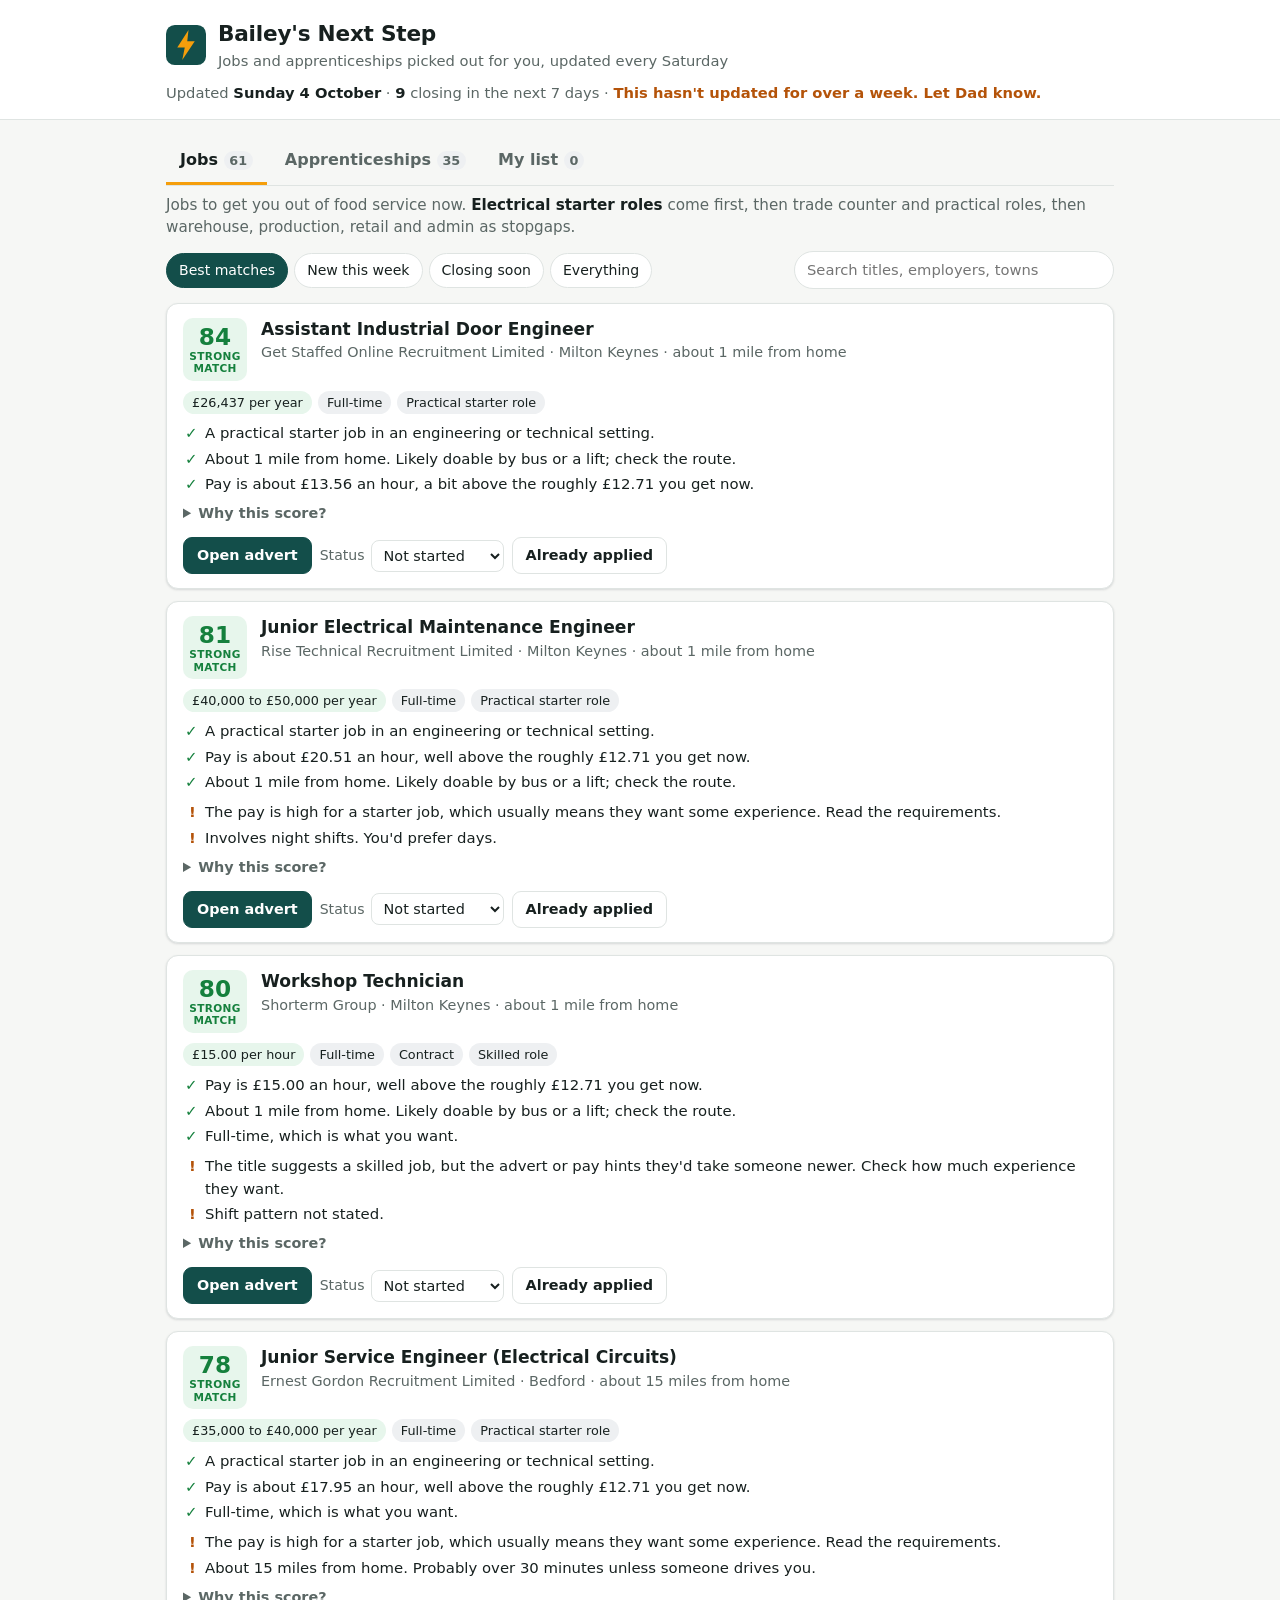
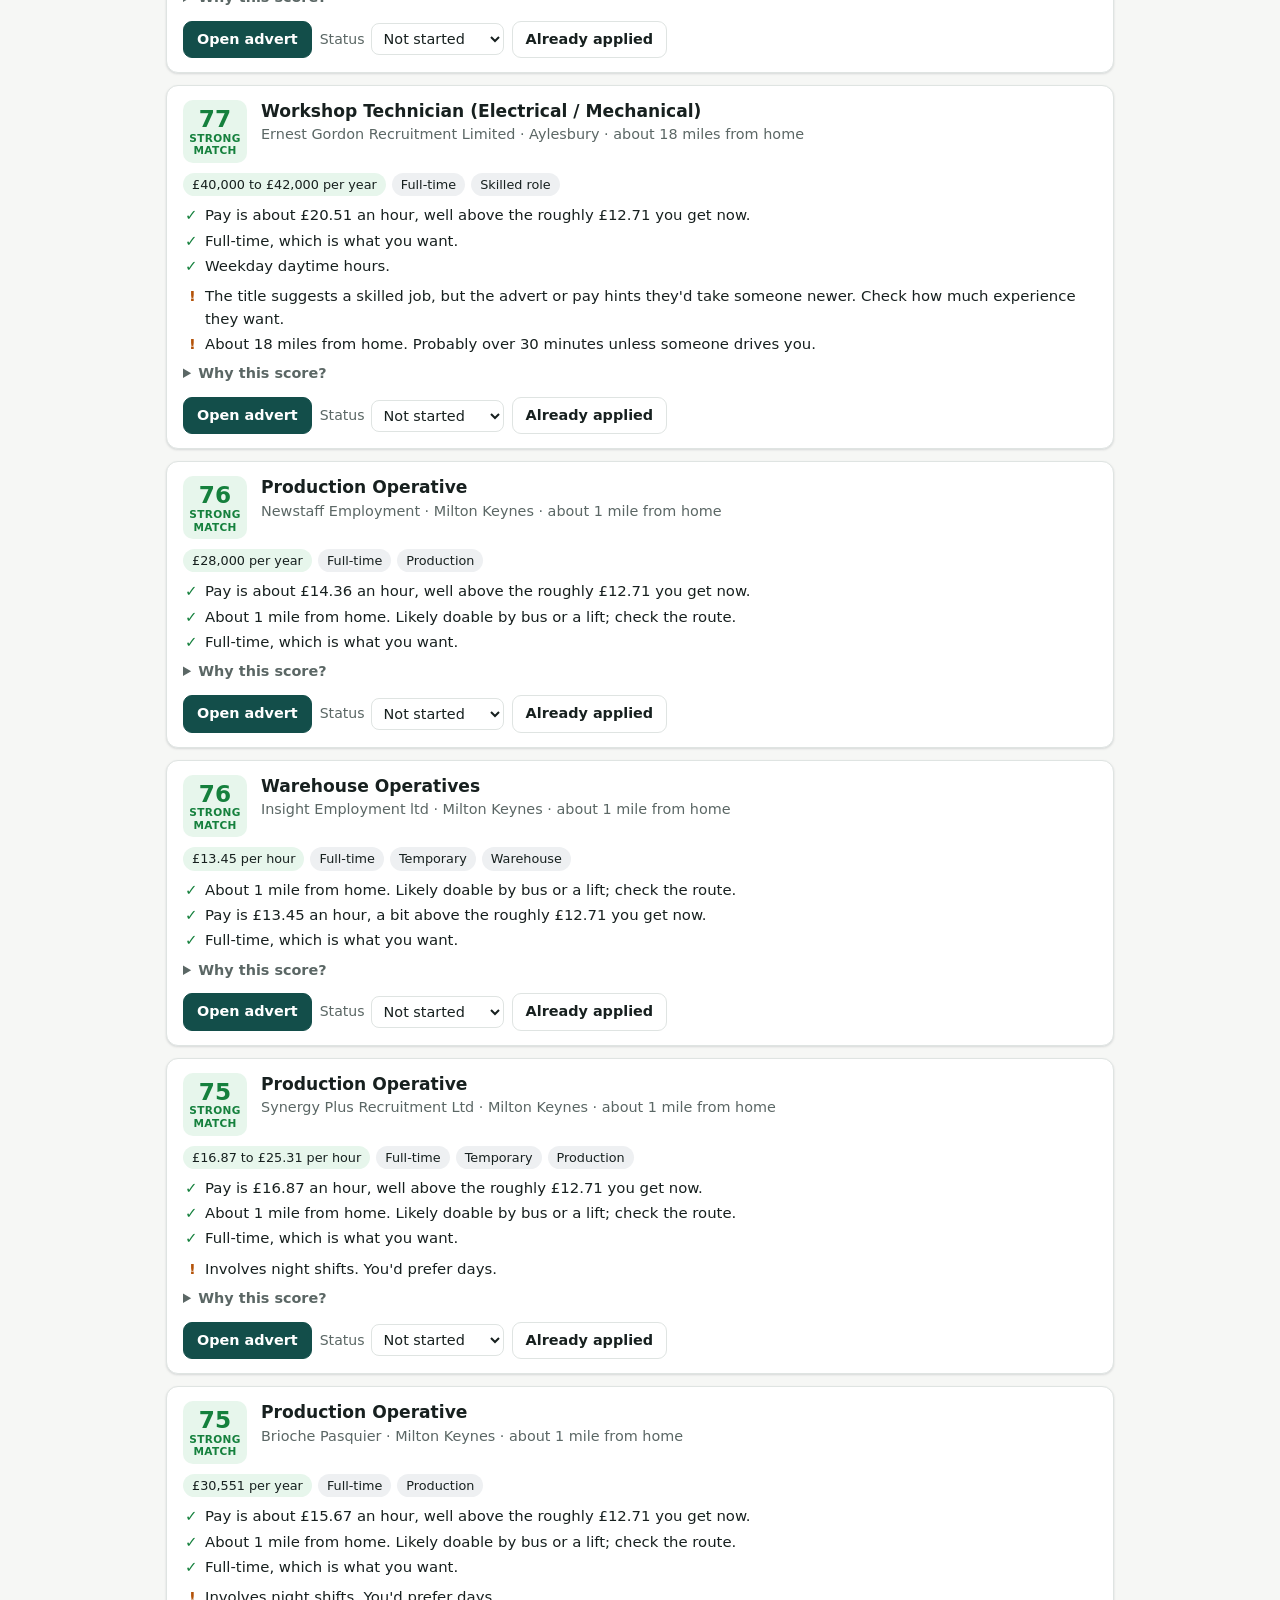
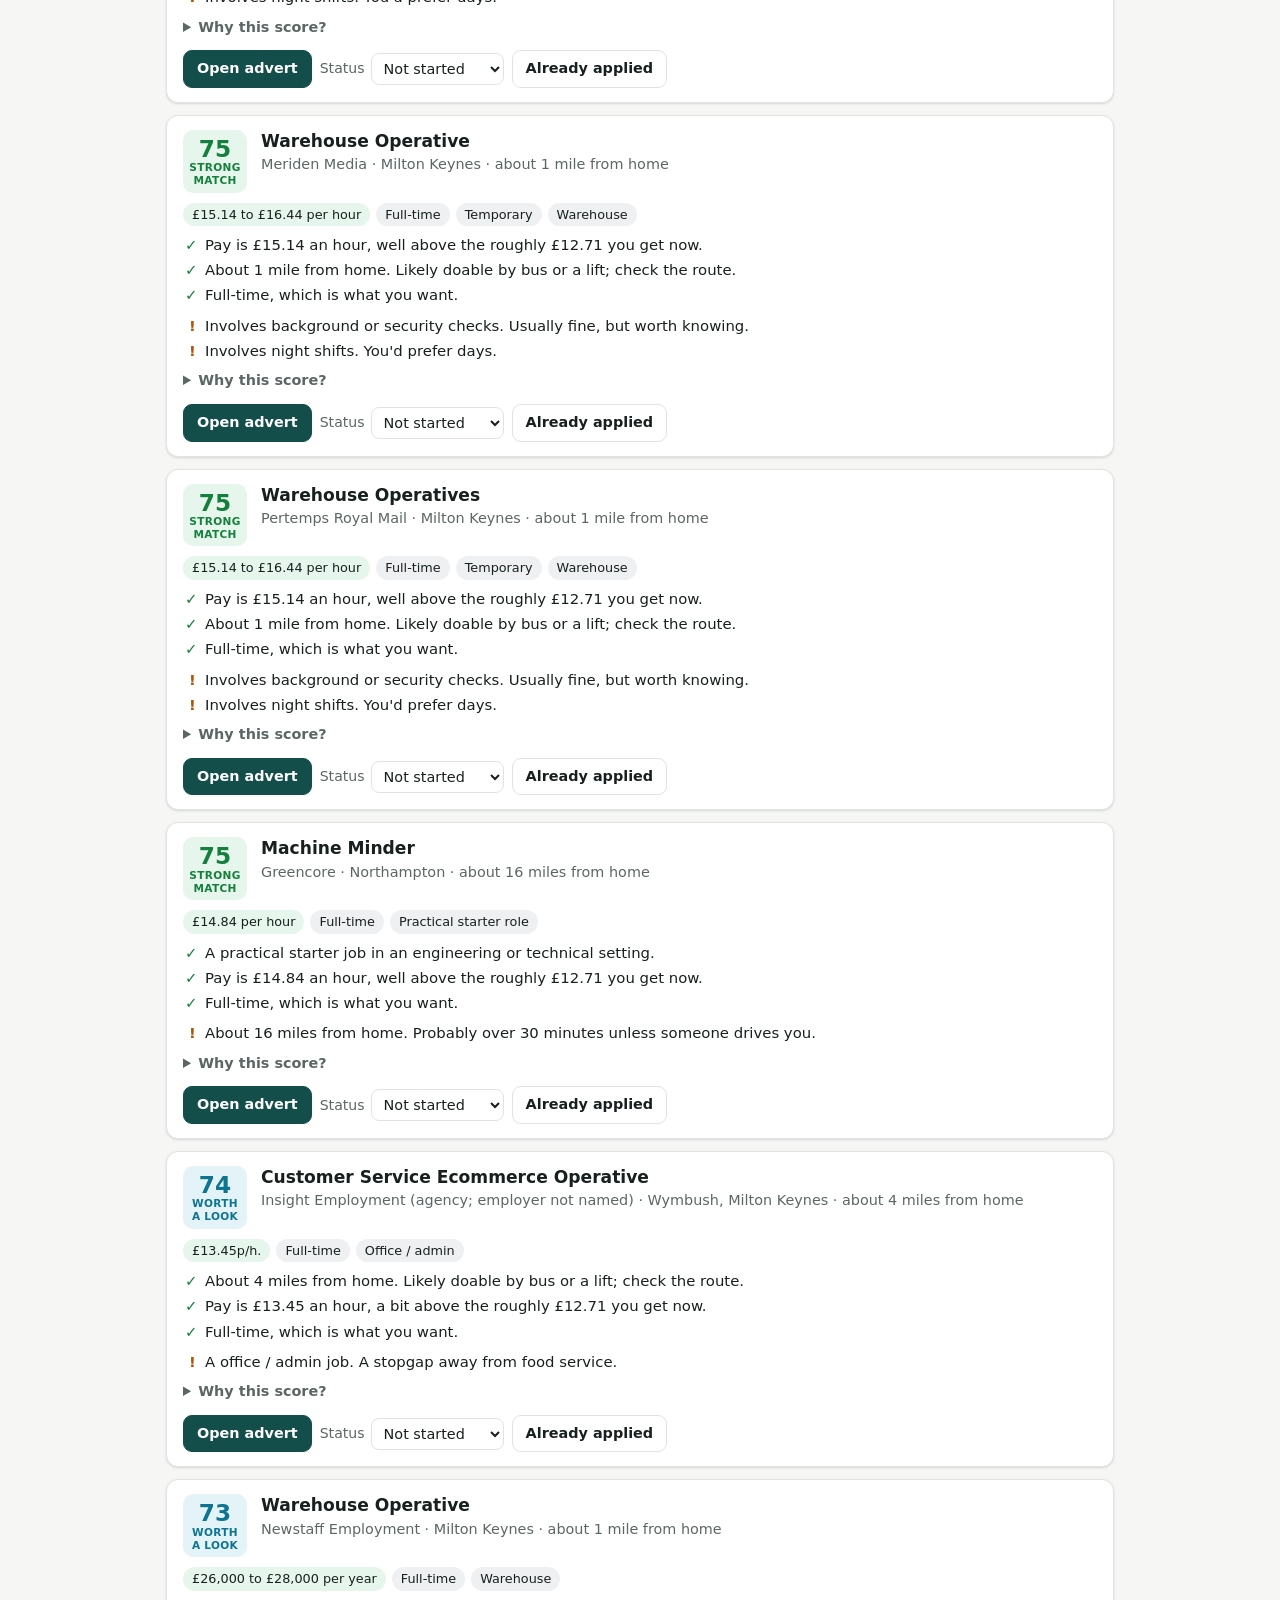
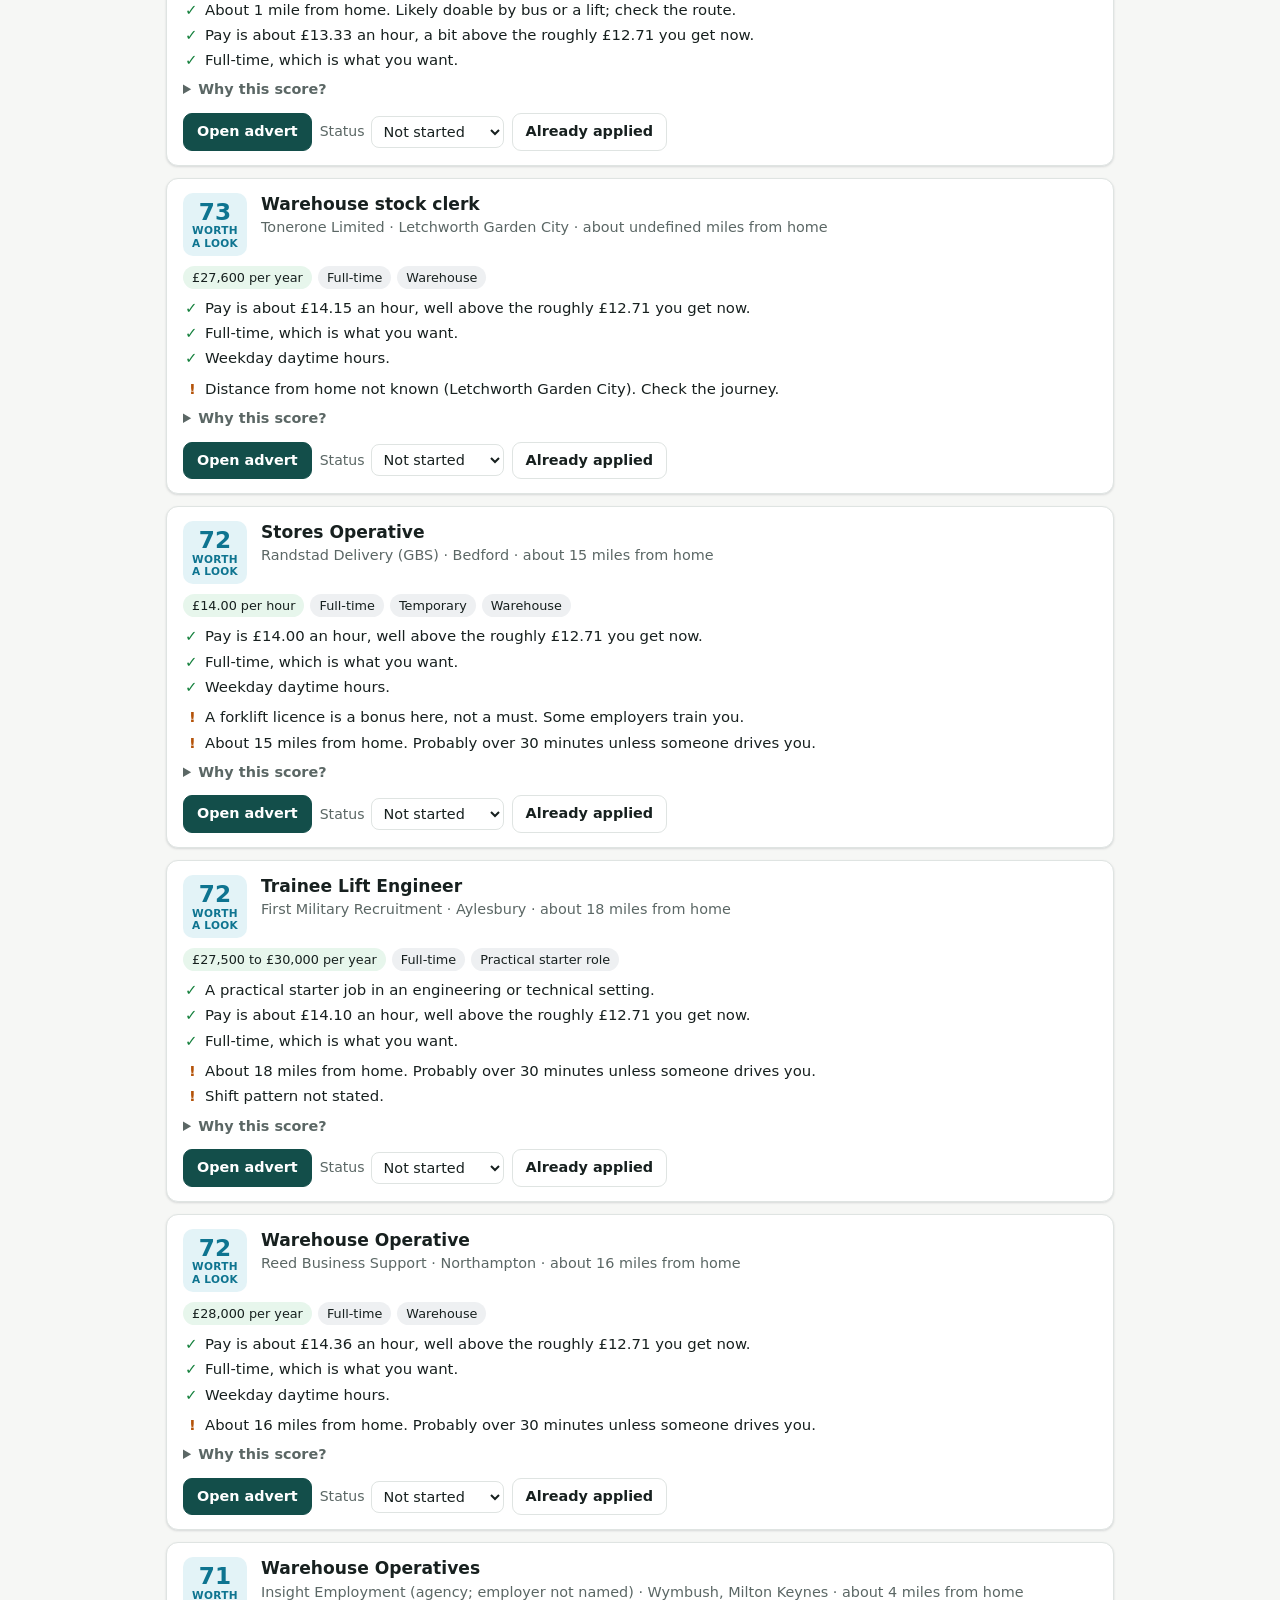
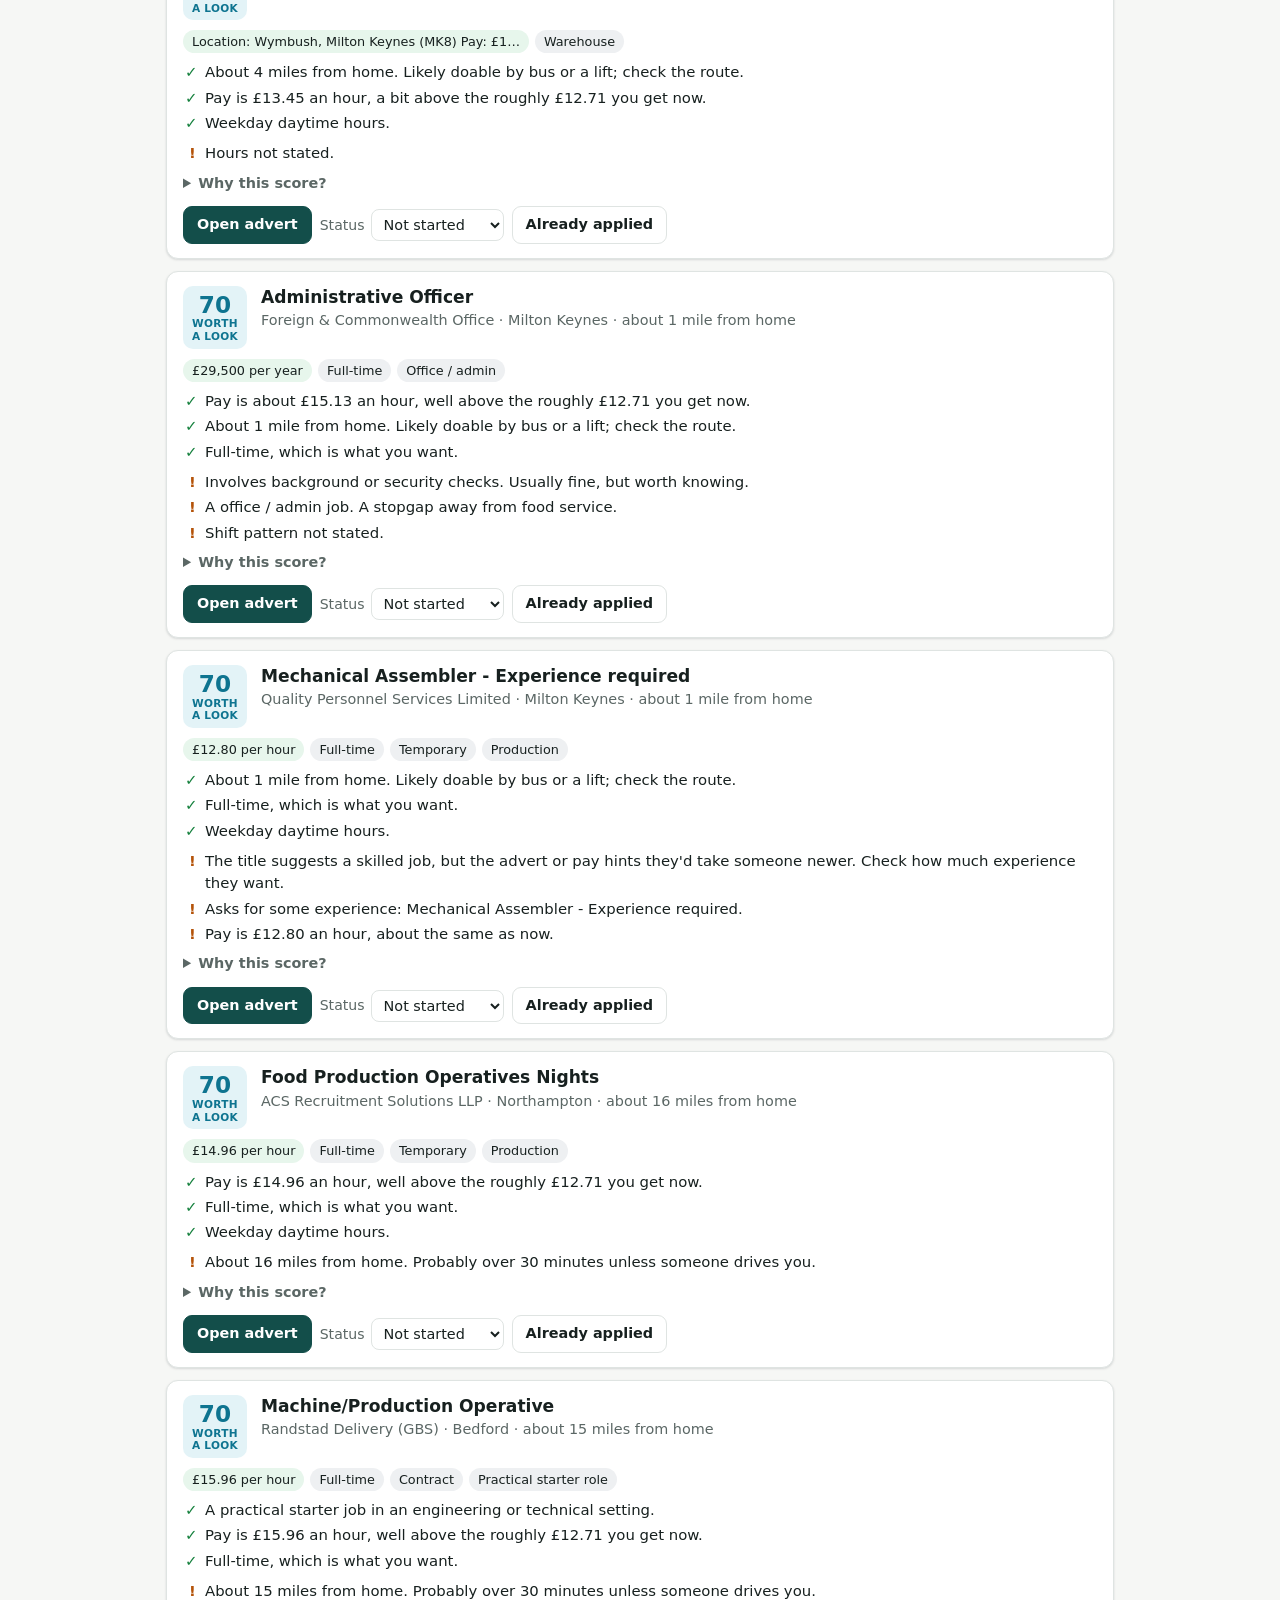
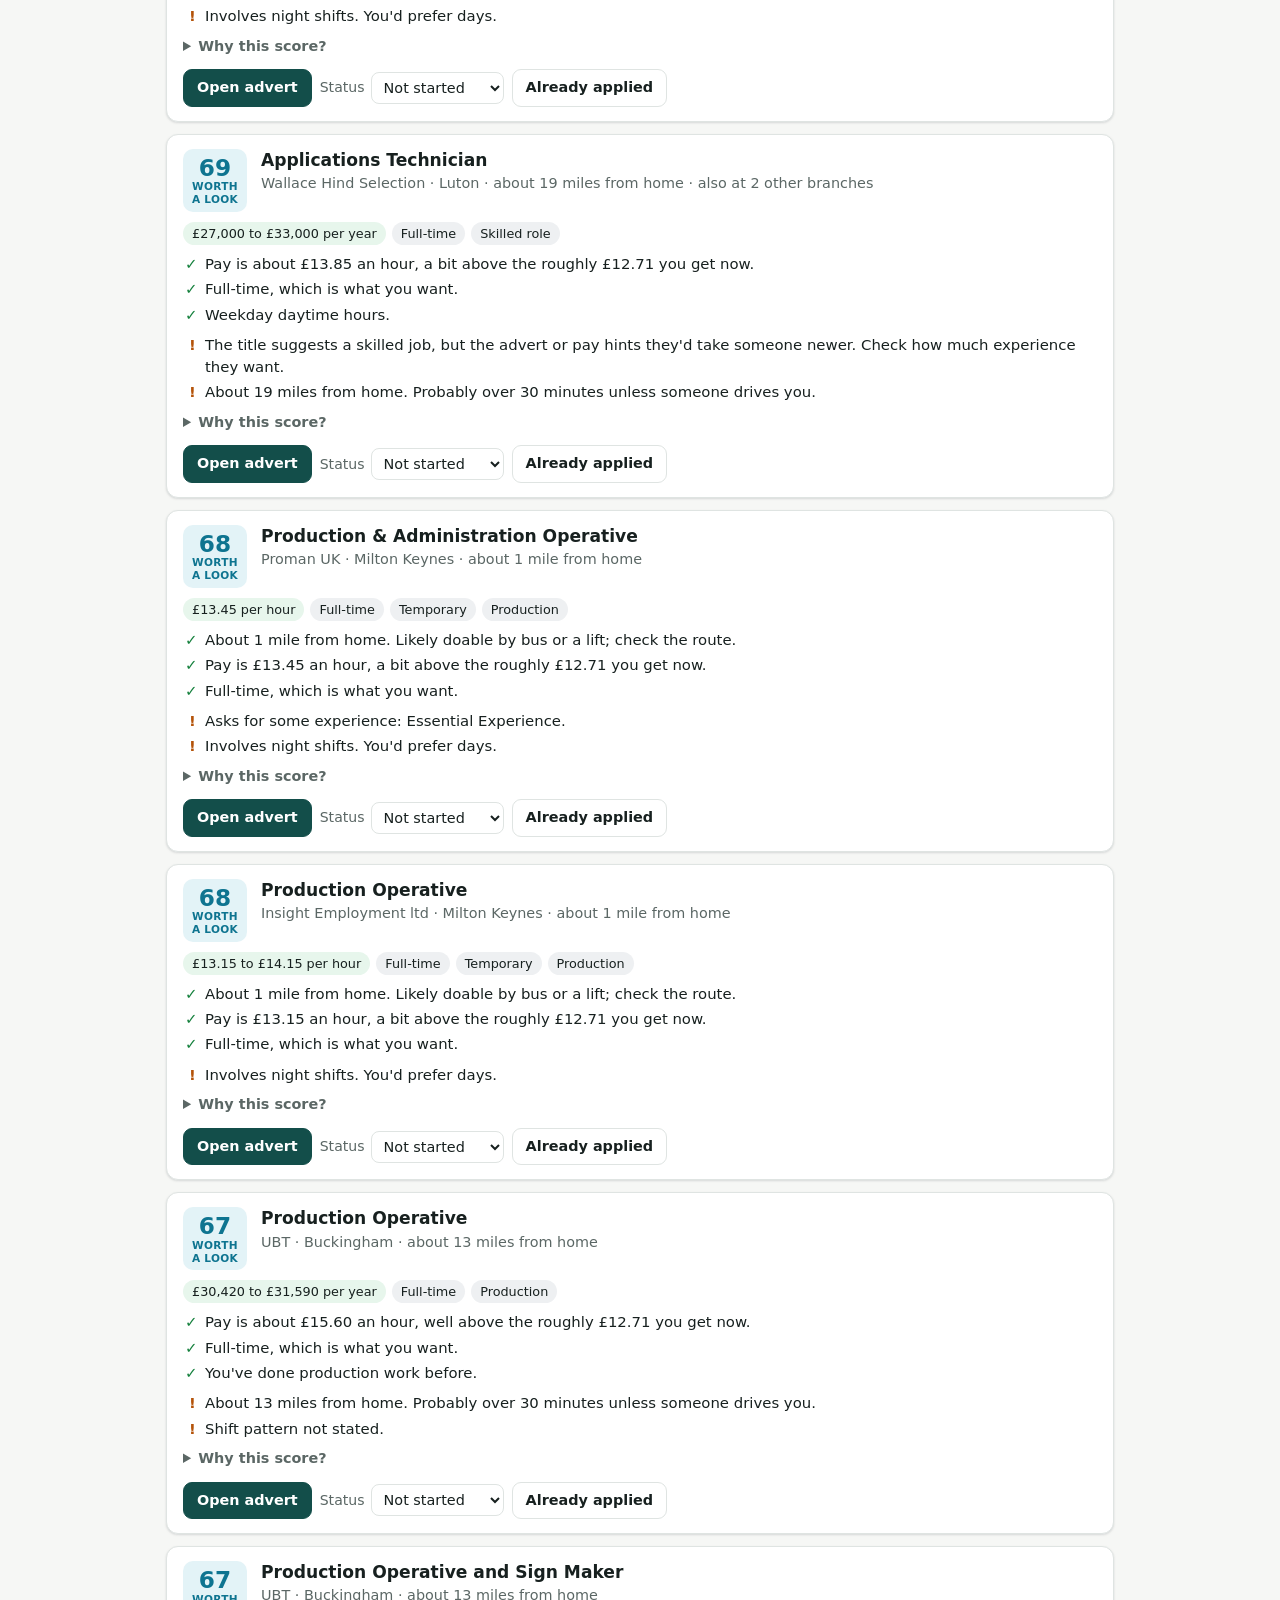
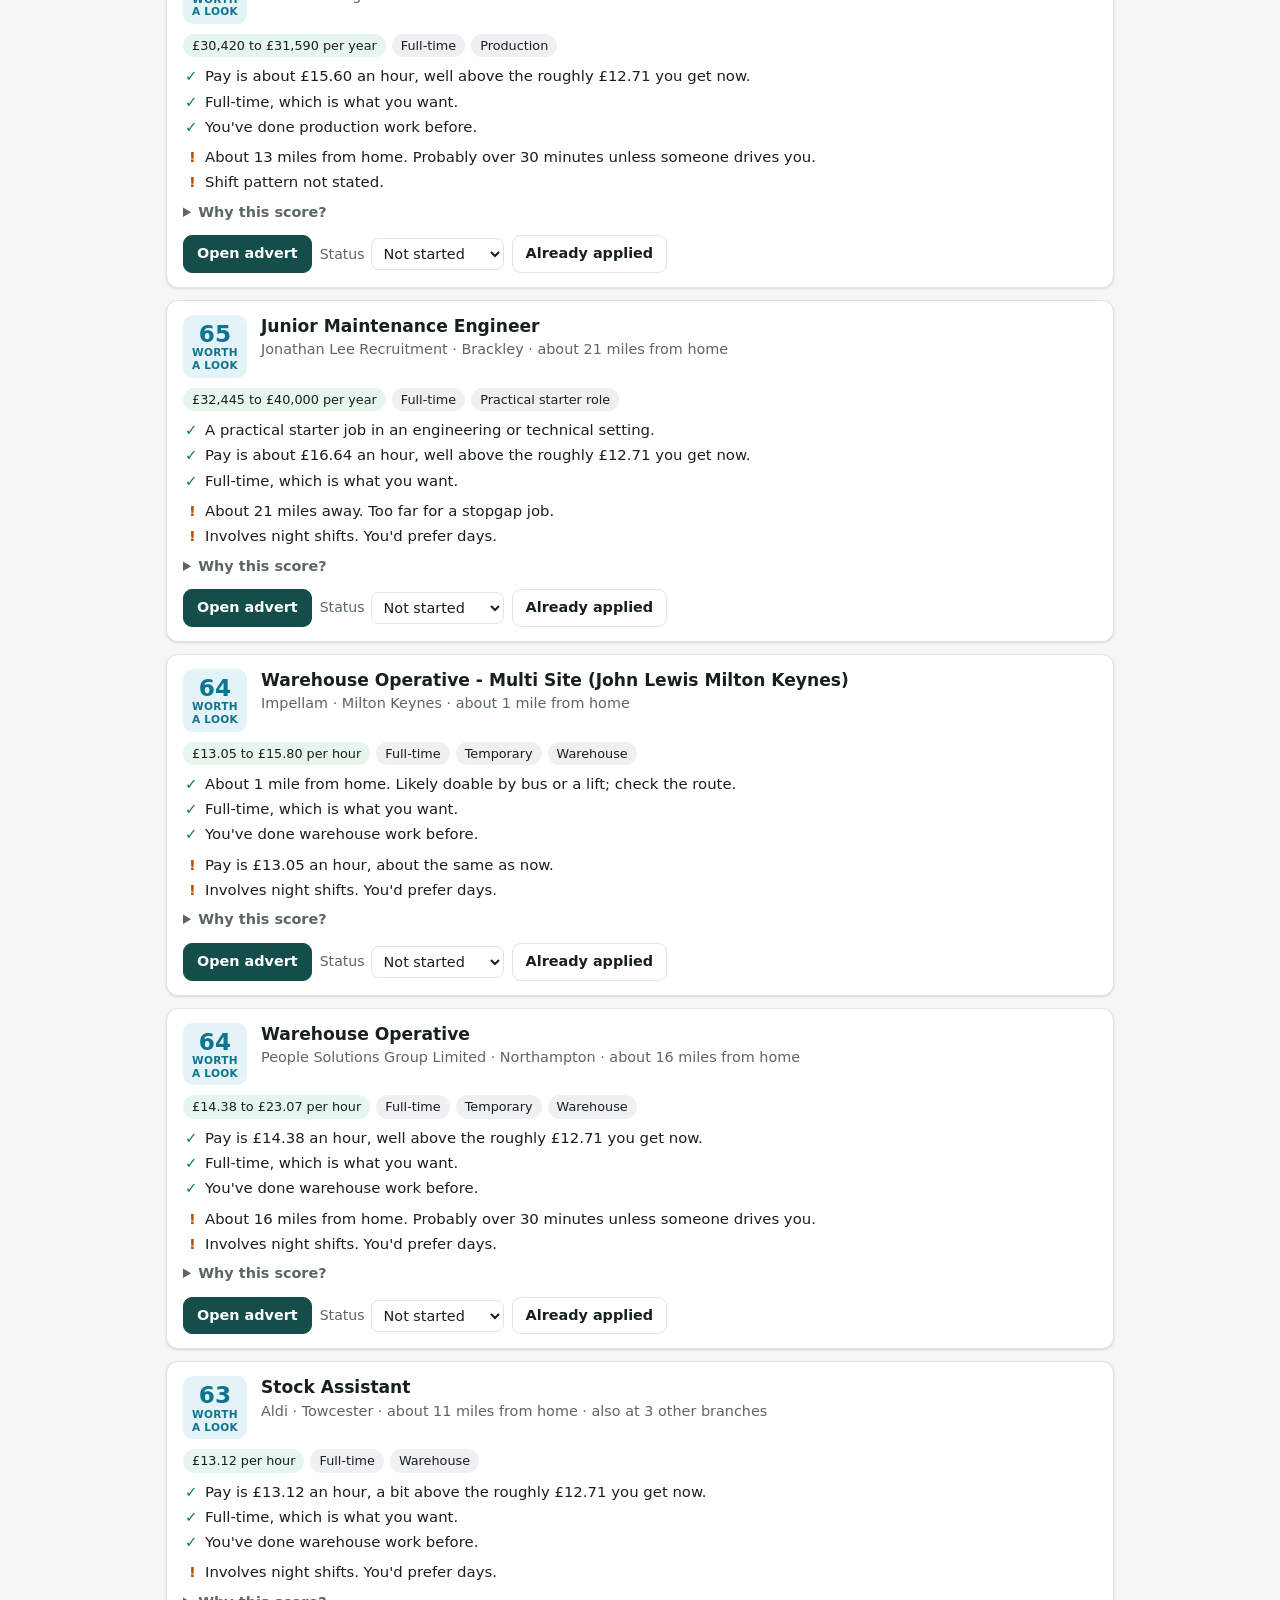
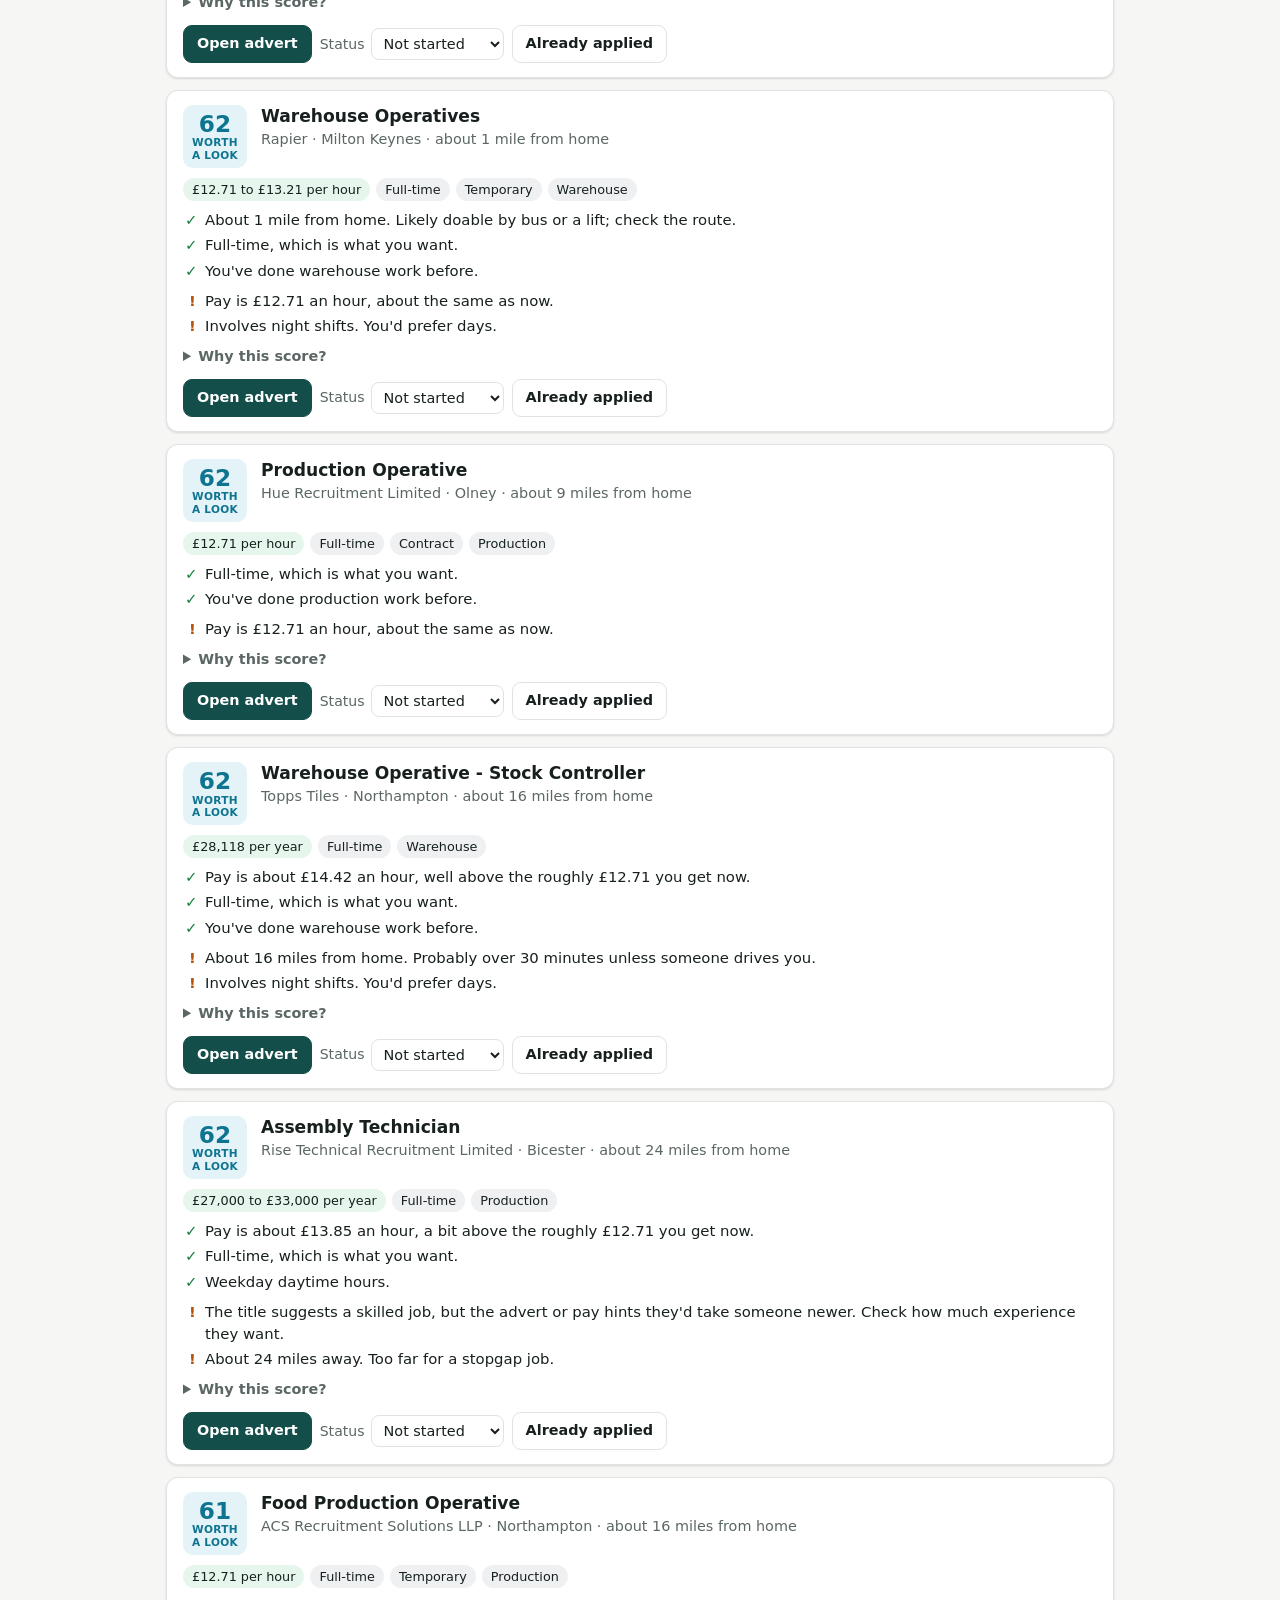
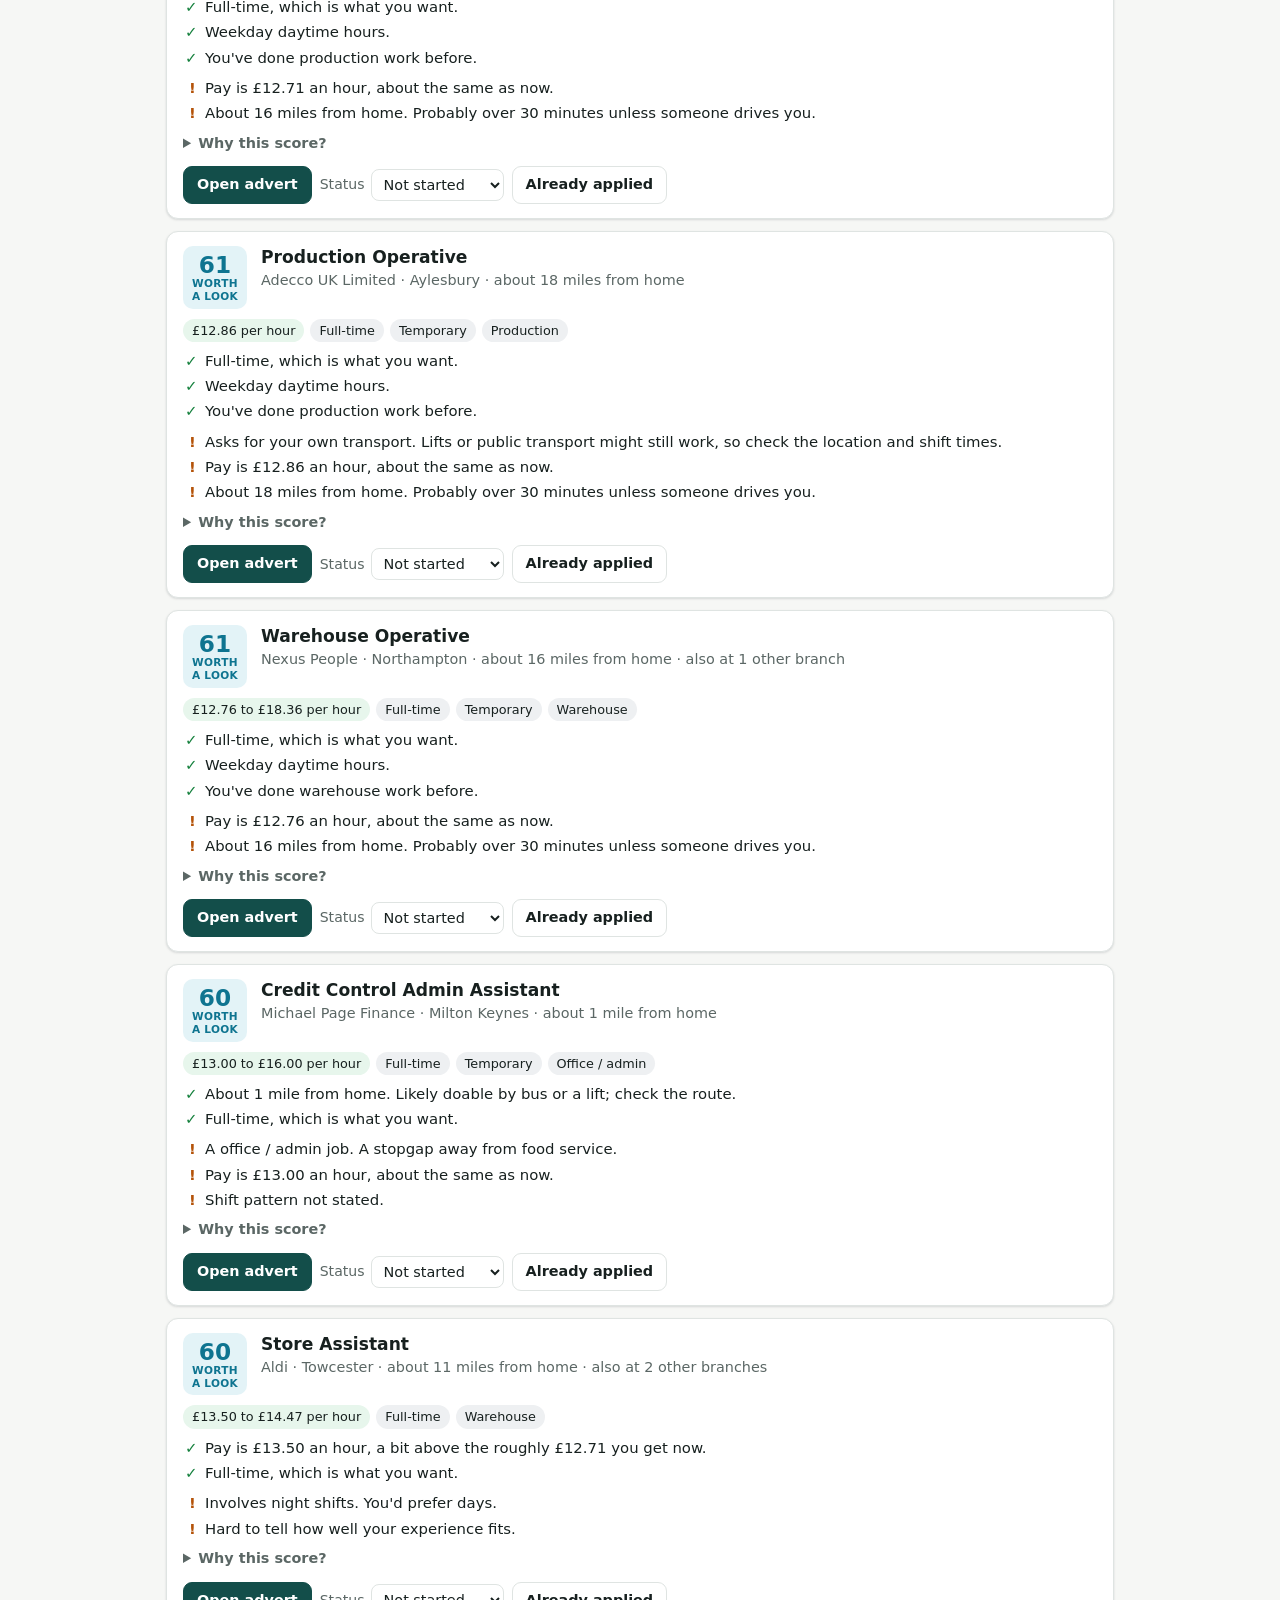
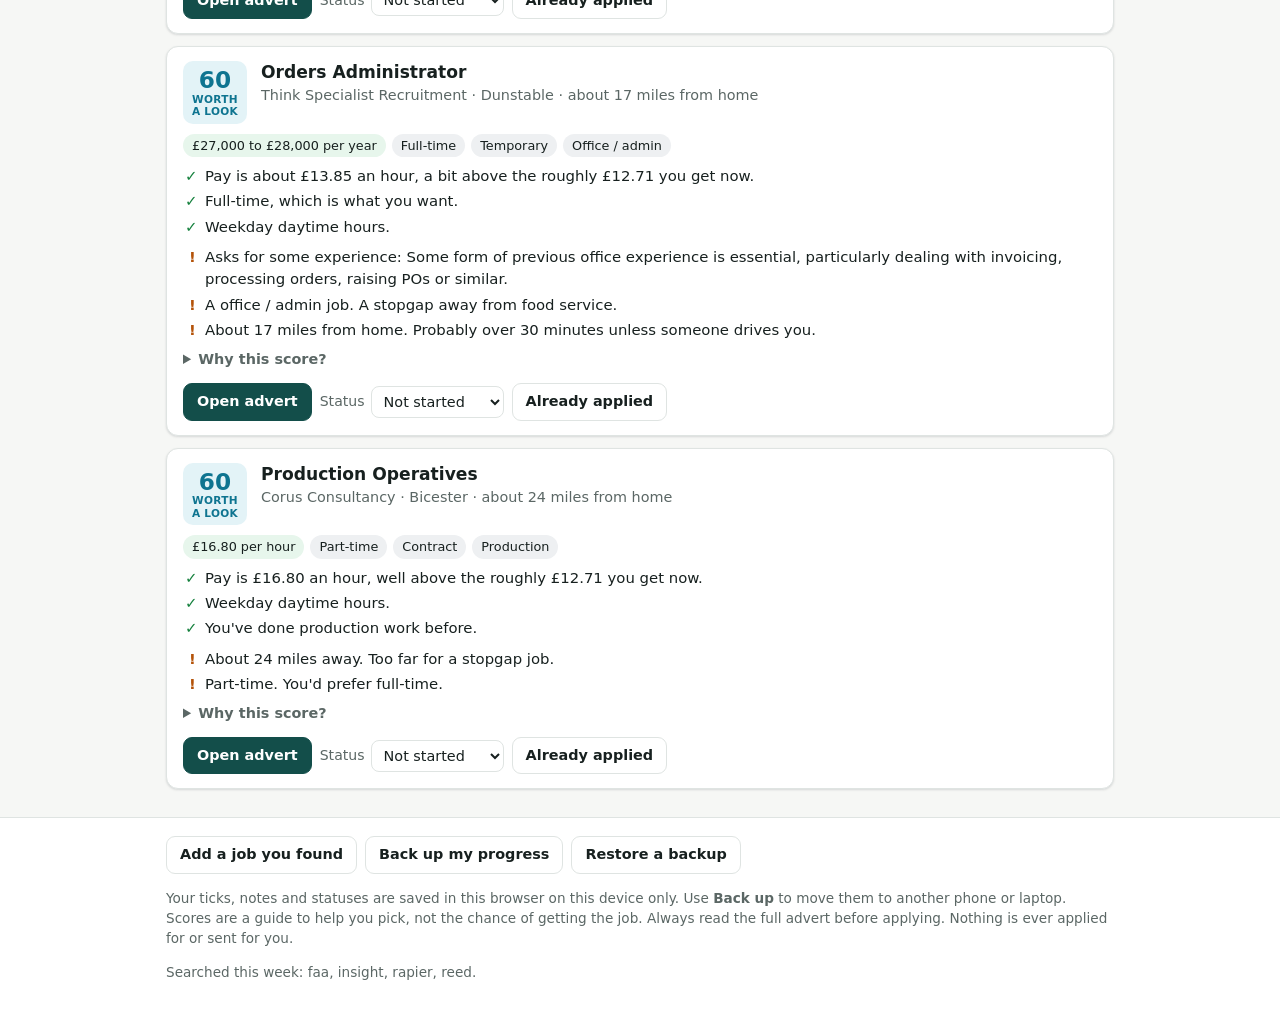
==== index.html @ 20711dbf "Bailey's Next Step: weekly job and apprenticeship board Rebuilt from the Codex prototype: GOV.UK Fin" ====
<!doctype html>
<html lang="en-GB">
<head>
<meta charset="utf-8">
<meta name="viewport" content="width=device-width, initial-scale=1">
<meta name="robots" content="noindex, nofollow">
<title>Bailey's Next Step</title>
<meta name="description" content="Jobs and apprenticeships picked out for Bailey, updated every Saturday.">
<link rel="icon" href="data:image/svg+xml,%3Csvg xmlns='http://www.w3.org/2000/svg' viewBox='0 0 32 32'%3E%3Crect width='32' height='32' rx='7' fill='%23134e4a'/%3E%3Cpath d='M18 4 9 18h6l-2 10 10-15h-6z' fill='%23fbbf24'/%3E%3C/svg%3E">
<link rel="stylesheet" href="assets/style.css?v=2">
</head>
<body>
<header class="top">
  <div class="wrap">
    <div class="brand">
      <svg viewBox="0 0 32 32" aria-hidden="true"><rect width="32" height="32" rx="7" fill="var(--brand)"/><path d="M18 4 9 18h6l-2 10 10-15h-6z" fill="var(--accent)"/></svg>
      <div>
        <h1>Bailey's Next Step</h1>
        <p class="sub">Jobs and apprenticeships picked out for you, updated every Saturday</p>
      </div>
    </div>
    <p id="status-line" class="status-line" aria-live="polite">Loading…</p>
  </div>
</header>

<main class="wrap">
  <nav class="tabs" role="tablist" aria-label="Lists">
    <button role="tab" data-tab="job" aria-selected="true">Jobs <span class="count" id="count-job"></span></button>
    <button role="tab" data-tab="apprenticeship" aria-selected="false">Apprenticeships <span class="count" id="count-apprenticeship"></span></button>
    <button role="tab" data-tab="mine" aria-selected="false">My list <span class="count" id="count-mine"></span></button>
  </nav>

  <section id="intro" class="intro"></section>

  <div class="controls" id="controls">
    <div class="chips" role="radiogroup" aria-label="Show">
      <button class="chip" data-show="best" aria-pressed="true">Best matches</button>
      <button class="chip" data-show="new" aria-pressed="false">New this week</button>
      <button class="chip" data-show="closing" aria-pressed="false">Closing soon</button>
      <button class="chip" data-show="all" aria-pressed="false">Everything</button>
    </div>
    <input type="search" id="q" placeholder="Search titles, employers, towns" aria-label="Search">
  </div>

  <div id="list" class="list"></div>

  <section class="panel" id="add-panel" hidden>
    <h2>Add a job you found elsewhere</h2>
    <p class="muted">It goes on your list so you can track it. Send the link to Dad if you want it scored or a CV written for it.</p>
    <form id="add-form">
      <label>Job title <input name="title" required maxlength="120"></label>
      <label>Employer <input name="employer" maxlength="120"></label>
      <label>Link to the advert <input name="url" type="url" placeholder="https://"></label>
      <label>Lane
        <select name="lane"><option value="job">Job</option><option value="apprenticeship">Apprenticeship</option></select>
      </label>
      <label>Already applied? <select name="stage"><option value="saved">No, just saving it</option><option value="applied">Yes, I've applied</option></select></label>
      <div class="row"><button type="submit" class="btn primary">Add to my list</button><button type="button" class="btn" id="add-cancel">Cancel</button></div>
    </form>
  </section>
</main>

<footer class="foot">
  <div class="wrap">
    <div class="foot-actions">
      <a class="btn" id="docs-link" href="#" target="_blank" rel="noopener" hidden>Your CVs and letters</a>
      <button class="btn" id="add-open">Add a job you found</button>
      <button class="btn" id="backup">Back up my progress</button>
      <label class="btn file">Restore a backup<input type="file" id="restore" accept="application/json"></label>
    </div>
    <p class="muted small">Your ticks, notes and statuses are saved in this browser on this device only. Use <b>Back up</b> to move them to another phone or laptop.
    Scores are a guide to help you pick, not the chance of getting the job. Always read the full advert before applying. Nothing is ever applied for or sent for you.</p>
    <p class="muted small" id="sources-line"></p>
  </div>
</footer>

<template id="card-tpl">
  <article class="card">
    <div class="card-head">
      <div class="score"><span class="score-num"></span><span class="score-band"></span></div>
      <div class="card-title">
        <h3><a class="title-link" target="_blank" rel="noopener"></a></h3>
        <p class="meta"></p>
      </div>
    </div>
    <div class="tags"></div>
    <ul class="why"></ul>
    <ul class="gaps"></ul>
    <details class="more">
      <summary>Why this score?</summary>
      <div class="more-body"></div>
    </details>
    <div class="actions">
      <a class="btn primary open" target="_blank" rel="noopener">Open advert</a>
      <label class="stage-wrap">Status
        <select class="stage">
          <option value="">Not started</option>
          <option value="saved">Saved</option>
          <option value="preparing">Preparing</option>
          <option value="applied">Applied</option>
          <option value="interview">Interview</option>
          <option value="offer">Offer</option>
          <option value="not_for_me">Not for me</option>
          <option value="unsuccessful">Unsuccessful</option>
        </select>
      </label>
      <button class="btn applied-btn">Already applied</button>
    </div>
    <div class="track" hidden>
      <div class="ready">
        <span class="muted small">Ready to apply?</span>
        <label><input type="checkbox" data-ready="cv"> CV ready</label>
        <label><input type="checkbox" data-ready="letter"> Covering letter ready</label>
        <label><input type="checkbox" data-ready="questions"> Questions answered</label>
      </div>
      <label class="applied-on" hidden>Date applied (optional) <input type="date" class="applied-date"></label>
      <label class="note-wrap">Notes <textarea class="note" rows="2" placeholder="Anything to remember: who you spoke to, interview date…"></textarea></label>
    </div>
  </article>
</template>

<script src="assets/app.js?v=2"></script>
</body>
</html>
---- assets/style.css ----
:root {
  --bg: #f6f7f5; --surface: #ffffff; --ink: #17201f; --muted: #5b6765; --line: #dfe4e2;
  --brand: #134e4a; --brand-ink: #ffffff; --accent: #f59e0b; --accent-soft: #fff4dc;
  --good: #15803d; --good-soft: #e7f6ec; --ok: #0e7490; --ok-soft: #e3f3f7;
  --weak: #6b7280; --weak-soft: #eef0f2; --warn: #b45309; --warn-soft: #fdf1e1;
  --bad: #b91c1c; --bad-soft: #fde8e8; --focus: #2563eb;
  --radius: 12px; --shadow: 0 1px 2px rgba(16,24,40,.06), 0 1px 3px rgba(16,24,40,.08);
}
@media (prefers-color-scheme: dark) {
  :root:not([data-theme="light"]) {
    --bg: #0f1514; --surface: #172120; --ink: #e8efed; --muted: #9fb0ad; --line: #2a3735;
    --brand: #2dd4bf; --brand-ink: #062a27; --accent: #fbbf24; --accent-soft: #3a2e12;
    --good: #4ade80; --good-soft: #12301f; --ok: #38bdf8; --ok-soft: #0f2a36;
    --weak: #a3aab3; --weak-soft: #222a30; --warn: #fbbf24; --warn-soft: #33270f;
    --bad: #f87171; --bad-soft: #3a1717; --shadow: none;
  }
}
:root[data-theme="dark"] {
  --bg: #0f1514; --surface: #172120; --ink: #e8efed; --muted: #9fb0ad; --line: #2a3735;
  --brand: #2dd4bf; --brand-ink: #062a27; --accent: #fbbf24; --accent-soft: #3a2e12;
  --good: #4ade80; --good-soft: #12301f; --ok: #38bdf8; --ok-soft: #0f2a36;
  --weak: #a3aab3; --weak-soft: #222a30; --warn: #fbbf24; --warn-soft: #33270f;
  --bad: #f87171; --bad-soft: #3a1717; --shadow: none;
}
* { box-sizing: border-box; }
[hidden] { display: none !important; }
html { -webkit-text-size-adjust: 100%; }
body { margin: 0; background: var(--bg); color: var(--ink); font: 16px/1.5 system-ui, -apple-system, "Segoe UI", Roboto, sans-serif; }
.wrap { max-width: 980px; margin: 0 auto; padding: 0 16px; }
a { color: inherit; }
:focus-visible { outline: 3px solid var(--focus); outline-offset: 2px; border-radius: 6px; }

.top { background: var(--surface); border-bottom: 1px solid var(--line); padding: 18px 0 14px; }
.brand { display: flex; gap: 12px; align-items: center; }
.brand svg { width: 40px; height: 40px; flex: none; }
.brand h1 { margin: 0; font-size: 1.35rem; letter-spacing: -.01em; }
.sub { margin: 0; color: var(--muted); font-size: .92rem; }
.status-line { margin: 10px 0 0; font-size: .92rem; color: var(--muted); }
.status-line b { color: var(--ink); }
.status-line .warn { color: var(--warn); font-weight: 600; }

.tabs { display: flex; gap: 4px; margin: 18px 0 8px; border-bottom: 1px solid var(--line); overflow-x: auto; }
.tabs button { appearance: none; border: 0; background: none; color: var(--muted); font: inherit; font-weight: 600; padding: 10px 14px; border-bottom: 3px solid transparent; cursor: pointer; white-space: nowrap; }
.tabs button[aria-selected="true"] { color: var(--ink); border-bottom-color: var(--accent); }
.count { display: inline-block; min-width: 1.6em; padding: 0 .45em; border-radius: 999px; background: var(--weak-soft); color: var(--muted); font-size: .8rem; text-align: center; }

.intro { color: var(--muted); font-size: .95rem; margin: 6px 0 12px; }
.intro b { color: var(--ink); }

.controls { display: flex; flex-wrap: wrap; gap: 10px; align-items: center; justify-content: space-between; margin-bottom: 14px; }
.chips { display: flex; flex-wrap: wrap; gap: 6px; }
.chip { appearance: none; border: 1px solid var(--line); background: var(--surface); color: var(--ink); font: inherit; font-size: .88rem; padding: 6px 12px; border-radius: 999px; cursor: pointer; }
.chip[aria-pressed="true"] { background: var(--brand); color: var(--brand-ink); border-color: var(--brand); }
#q { flex: 1 1 220px; max-width: 320px; font: inherit; font-size: .92rem; padding: 7px 12px; border: 1px solid var(--line); border-radius: 999px; background: var(--surface); color: var(--ink); }

.list { display: grid; gap: 12px; }
.empty { background: var(--surface); border: 1px dashed var(--line); border-radius: var(--radius); padding: 24px; text-align: center; color: var(--muted); }

.card { background: var(--surface); border: 1px solid var(--line); border-radius: var(--radius); box-shadow: var(--shadow); padding: 14px 16px; }
.card.dim { opacity: .72; }
.card-head { display: flex; gap: 14px; align-items: flex-start; }
.score { flex: none; width: 64px; text-align: center; border-radius: 10px; padding: 6px 4px; background: var(--weak-soft); color: var(--weak); }
.score-num { display: block; font-size: 1.45rem; font-weight: 800; line-height: 1.1; }
.score-band { display: block; font-size: .66rem; font-weight: 700; text-transform: uppercase; letter-spacing: .03em; line-height: 1.2; }
.score.strong { background: var(--good-soft); color: var(--good); }
.score.good { background: var(--ok-soft); color: var(--ok); }
.score.blocked { background: var(--bad-soft); color: var(--bad); }
.card-title { min-width: 0; }
.card h3 { margin: 0; font-size: 1.07rem; line-height: 1.3; }
.card h3 a { text-decoration: none; }
.card h3 a:hover { text-decoration: underline; }
.meta { margin: 2px 0 0; color: var(--muted); font-size: .9rem; overflow-wrap: anywhere; }

.tags { display: flex; flex-wrap: wrap; gap: 6px; margin: 10px 0 4px; }
.tag { font-size: .8rem; padding: 2px 9px; border-radius: 999px; background: var(--weak-soft); color: var(--ink); white-space: nowrap; }
.tag.pay { background: var(--good-soft); }
.tag.unknown { color: var(--muted); }
.tag.new { background: var(--accent); color: #241a00; font-weight: 700; }
.tag.soon { background: var(--warn-soft); color: var(--warn); font-weight: 700; }
.tag.closed { background: var(--bad-soft); color: var(--bad); font-weight: 700; }
.tag.unverified { background: var(--warn-soft); color: var(--warn); }
.tag.mine { background: var(--brand); color: var(--brand-ink); font-weight: 700; }

.why, .gaps { list-style: none; margin: 8px 0 0; padding: 0; font-size: .93rem; }
.why li, .gaps li { position: relative; padding-left: 22px; margin: 3px 0; }
.why li::before { content: "✓"; position: absolute; left: 2px; color: var(--good); font-weight: 800; }
.gaps li::before { content: "!"; position: absolute; left: 6px; color: var(--warn); font-weight: 800; }
.gaps li.stop::before { content: "✕"; left: 3px; color: var(--bad); }

.more { margin-top: 8px; font-size: .9rem; }
.more summary { cursor: pointer; color: var(--muted); font-weight: 600; }
.more-body { margin-top: 8px; }
.factors { width: 100%; border-collapse: collapse; }
.factors td { padding: 5px 6px; border-top: 1px solid var(--line); vertical-align: top; }
.factors td.pts { white-space: nowrap; font-variant-numeric: tabular-nums; font-weight: 700; width: 70px; }
.checks { list-style: none; padding: 0; margin: 8px 0 0; }
.checks li { margin: 3px 0; }
.res { display: inline-block; min-width: 72px; font-size: .75rem; font-weight: 700; text-transform: uppercase; }
.res.met { color: var(--good); } .res.check { color: var(--warn); } .res.not_met { color: var(--bad); }

.actions { display: flex; flex-wrap: wrap; gap: 8px; align-items: center; margin-top: 12px; }
.btn { appearance: none; display: inline-flex; align-items: center; gap: 6px; border: 1px solid var(--line); background: var(--surface); color: var(--ink); font: inherit; font-size: .9rem; font-weight: 600; padding: 7px 13px; border-radius: 9px; cursor: pointer; text-decoration: none; }
.btn:hover { border-color: var(--muted); }
.btn.primary { background: var(--brand); border-color: var(--brand); color: var(--brand-ink); }
.btn.file input { display: none; }
.stage-wrap { display: inline-flex; align-items: center; gap: 6px; font-size: .88rem; color: var(--muted); }
.stage-wrap select, .track input[type=date], .panel input, .panel select { font: inherit; font-size: .9rem; padding: 6px 8px; border: 1px solid var(--line); border-radius: 8px; background: var(--surface); color: var(--ink); }

.track { margin-top: 10px; padding-top: 10px; border-top: 1px dashed var(--line); display: grid; gap: 8px; font-size: .9rem; }
.ready { display: flex; flex-wrap: wrap; gap: 6px 14px; align-items: center; }
.note-wrap, .applied-on { display: grid; gap: 4px; color: var(--muted); }
.note { font: inherit; font-size: .92rem; width: 100%; padding: 7px 9px; border: 1px solid var(--line); border-radius: 8px; background: var(--surface); color: var(--ink); resize: vertical; }

.panel { background: var(--surface); border: 1px solid var(--line); border-radius: var(--radius); padding: 16px; margin: 16px 0; }
.panel h2 { margin: 0 0 4px; font-size: 1.1rem; }
.panel form { display: grid; gap: 10px; max-width: 480px; }
.panel label { display: grid; gap: 4px; font-size: .9rem; color: var(--muted); }
.row { display: flex; gap: 8px; }

.foot { margin-top: 28px; padding: 18px 0 30px; border-top: 1px solid var(--line); background: var(--surface); }
.foot-actions { display: flex; flex-wrap: wrap; gap: 8px; margin-bottom: 10px; }
.muted { color: var(--muted); }
.small { font-size: .85rem; }

@media (max-width: 520px) {
  .brand h1 { font-size: 1.15rem; }
  .card { padding: 12px; }
  .score { width: 54px; }
  .score-num { font-size: 1.25rem; }
  #q { max-width: none; }
}
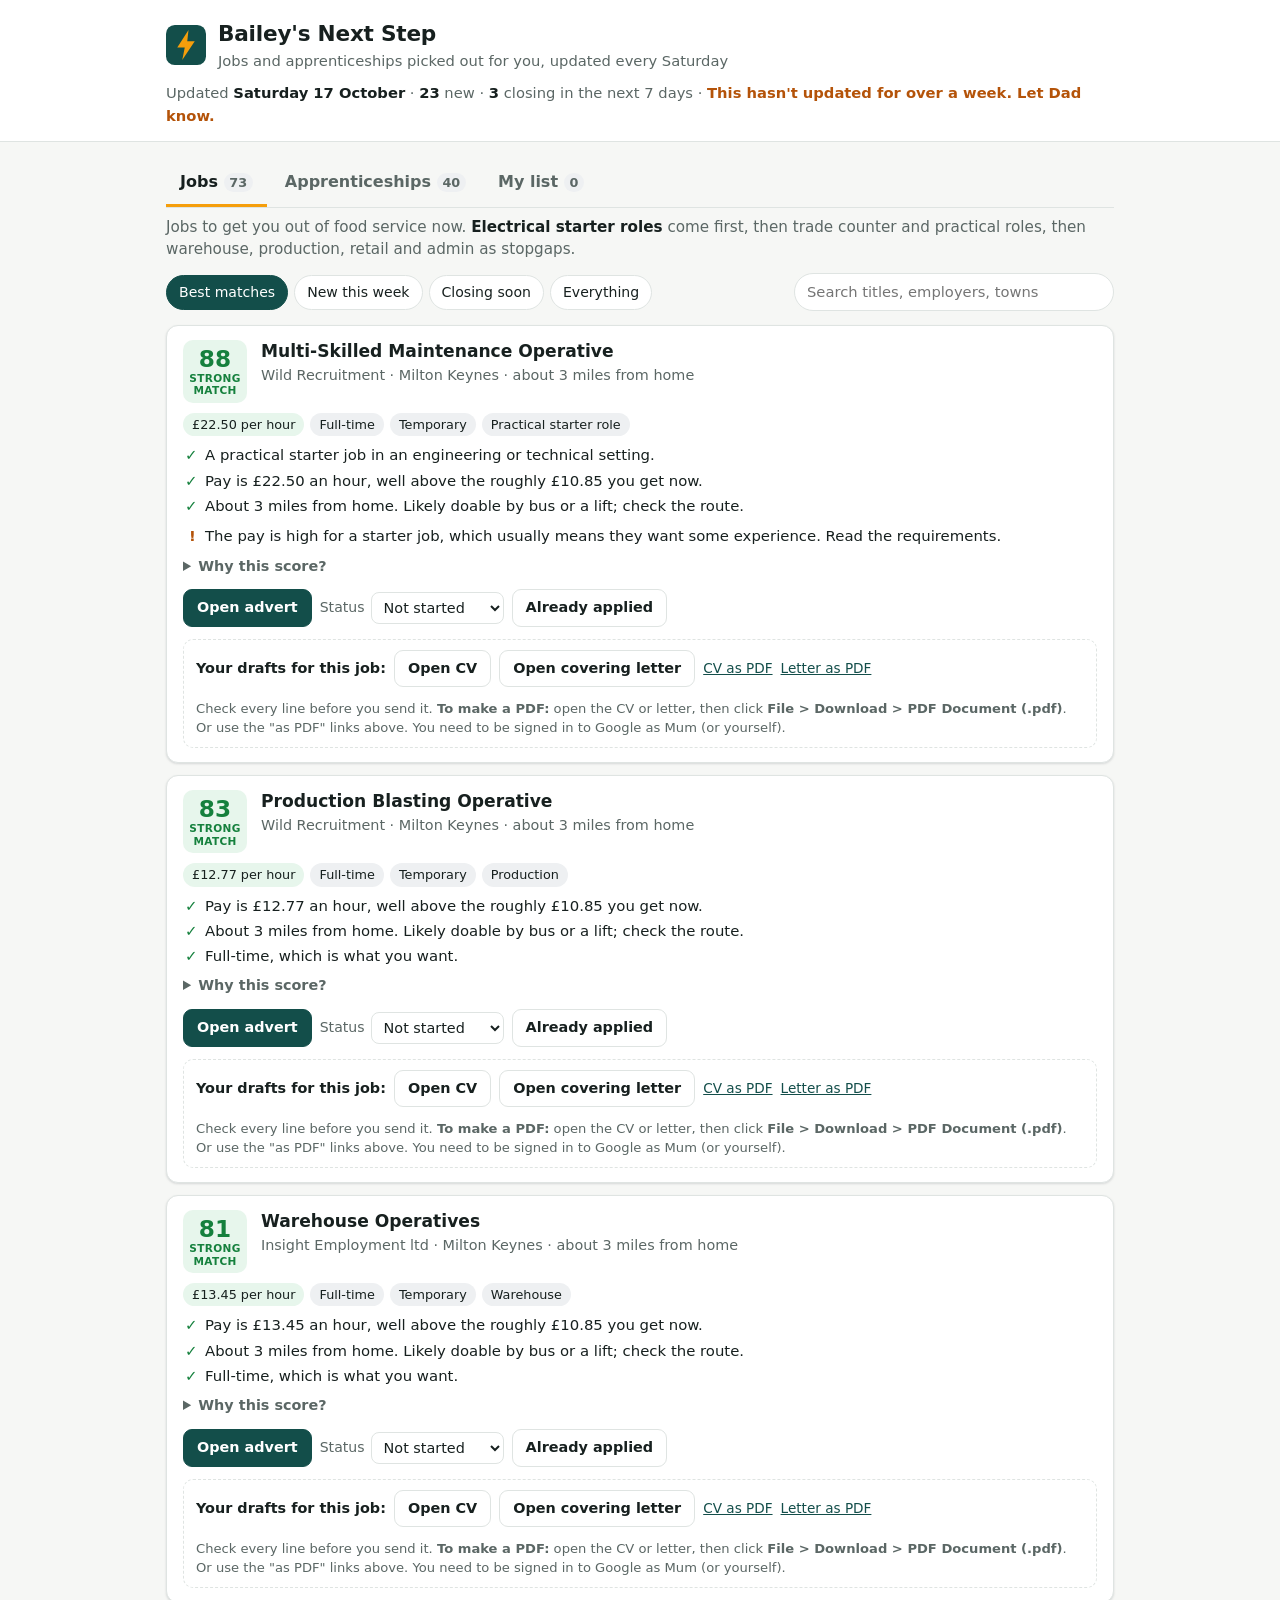
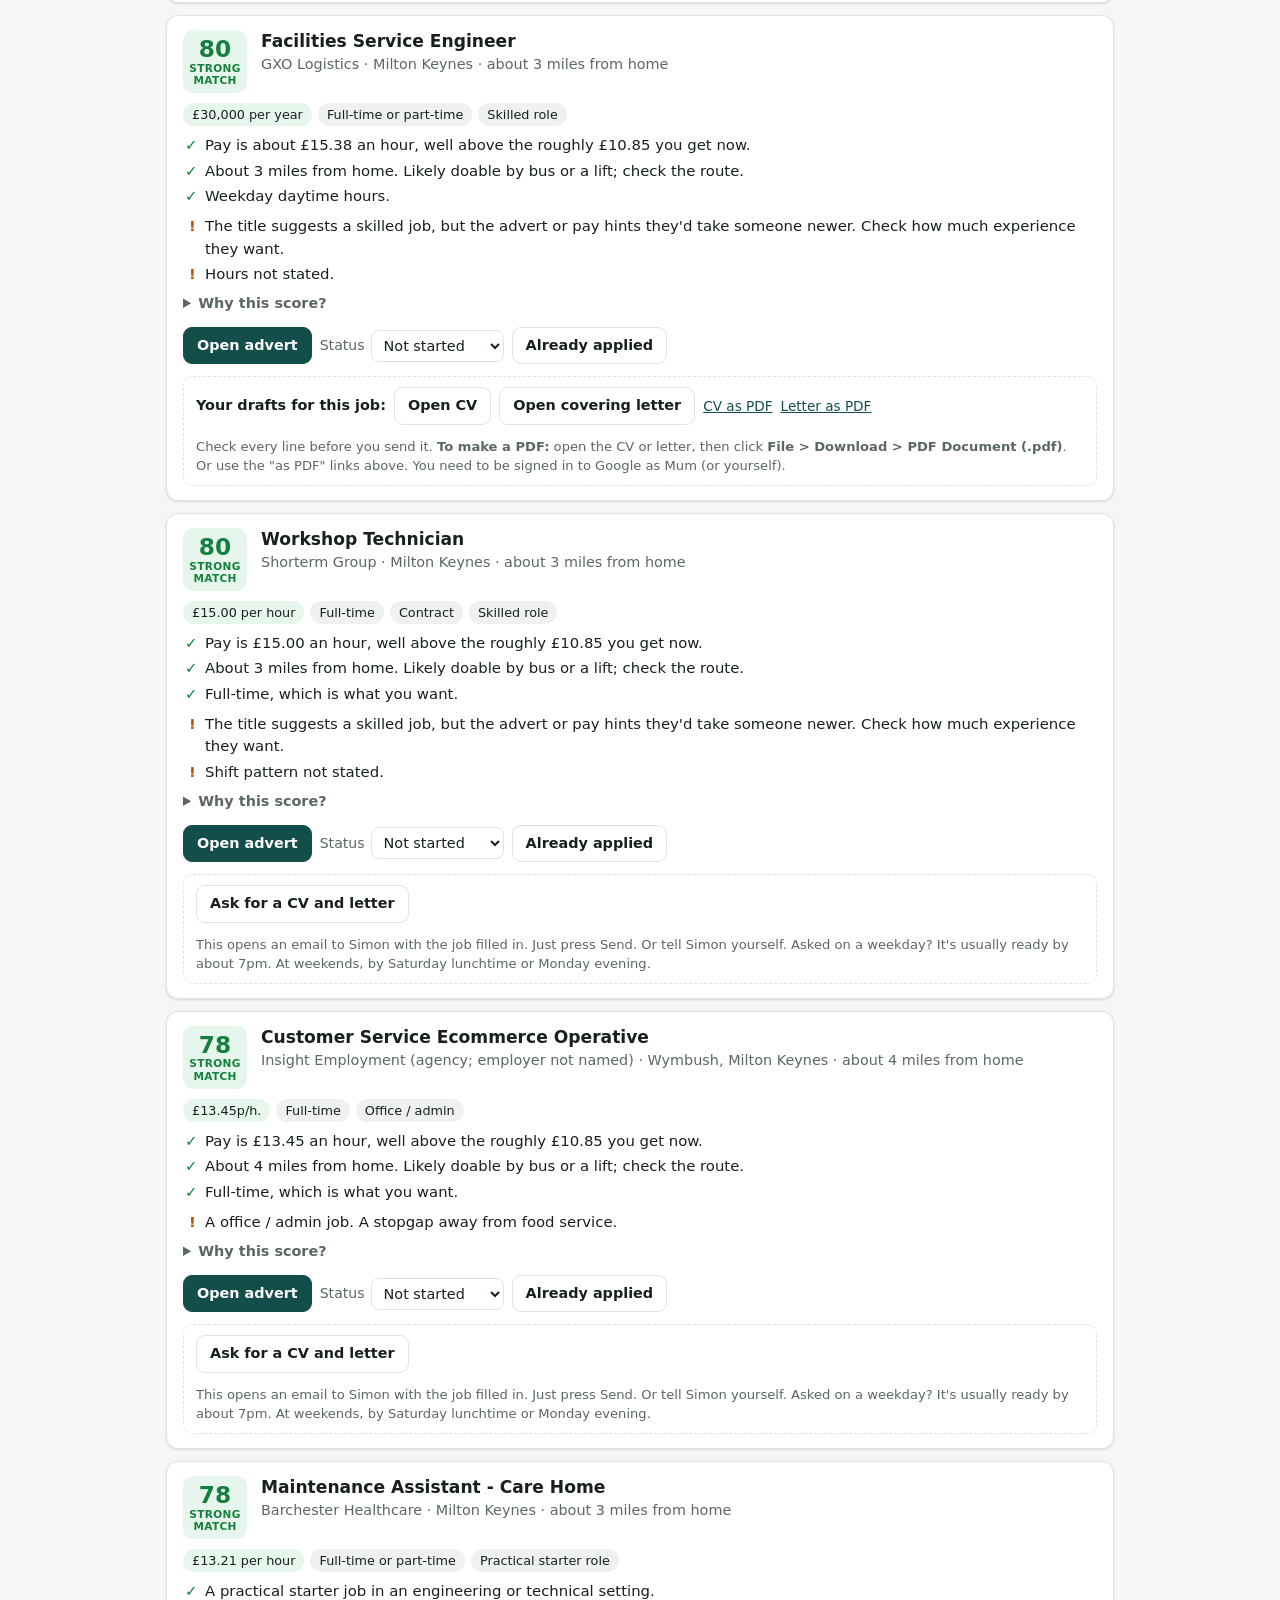
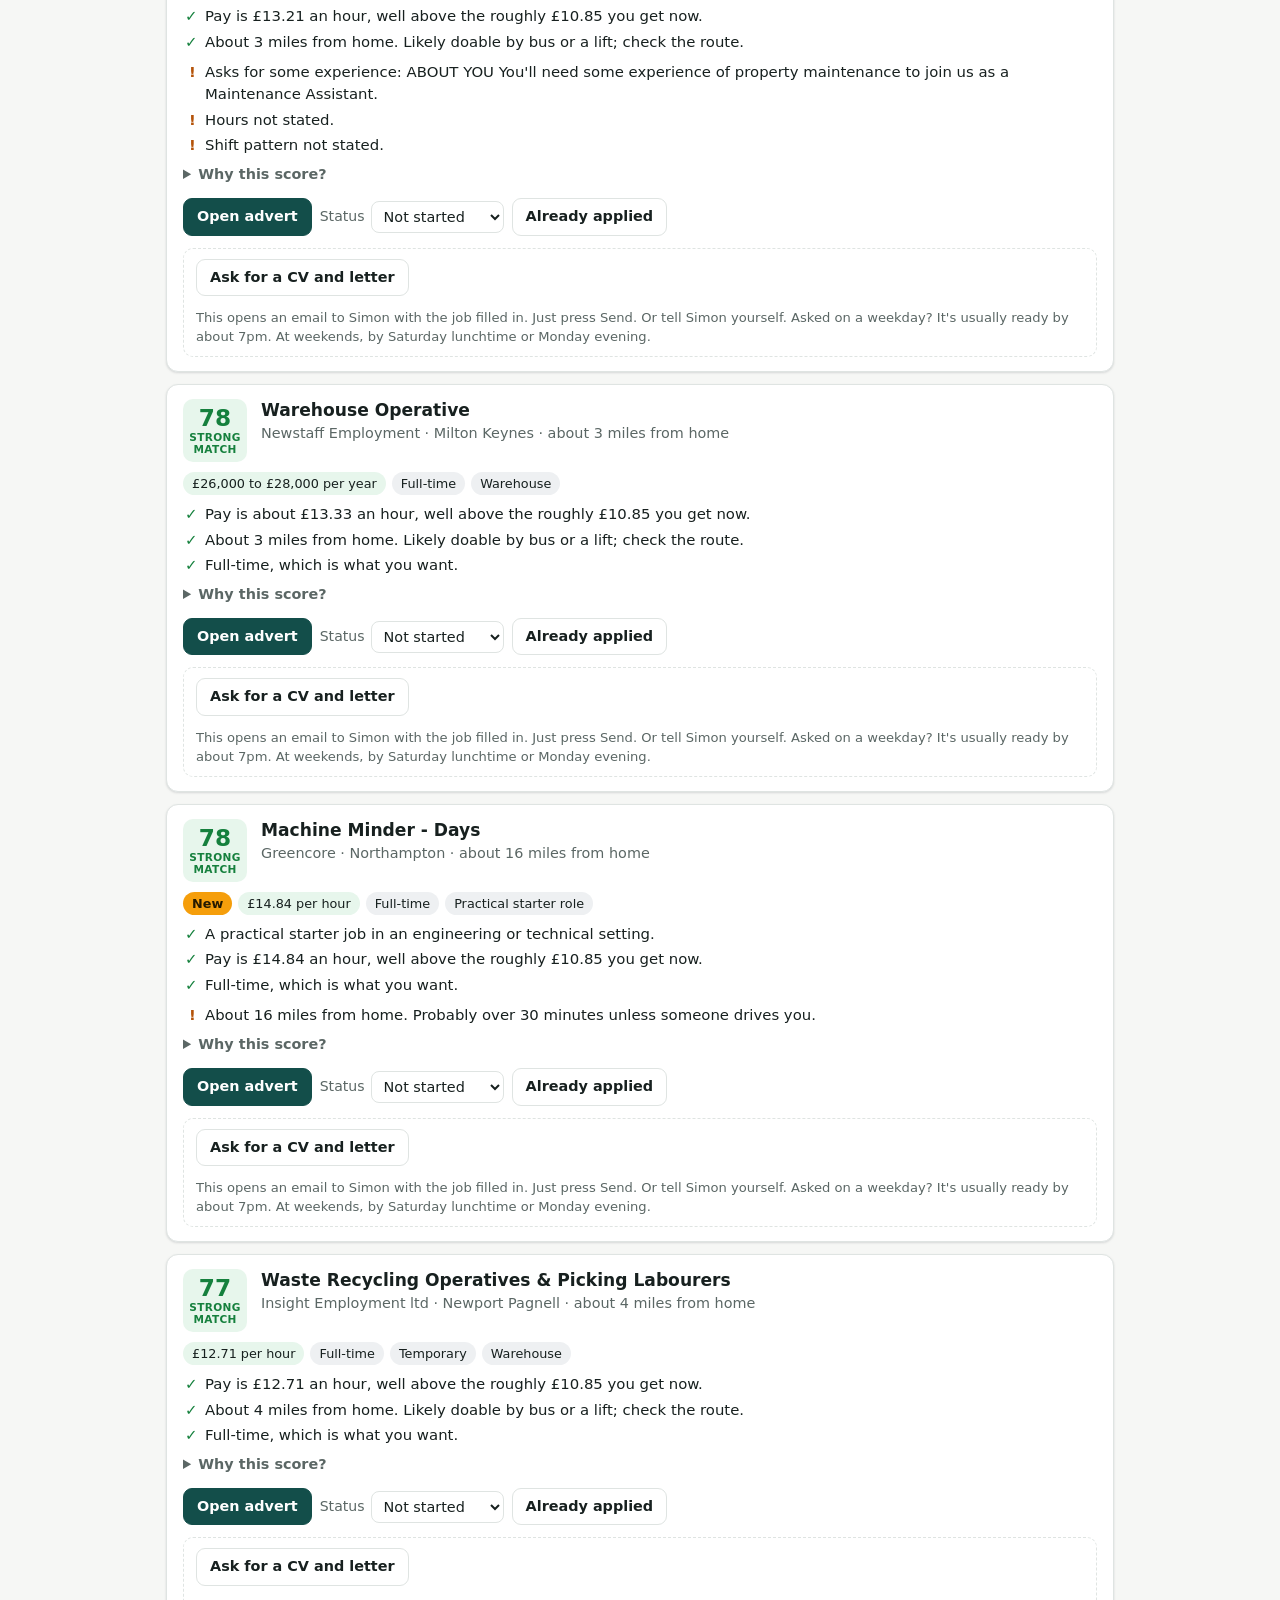
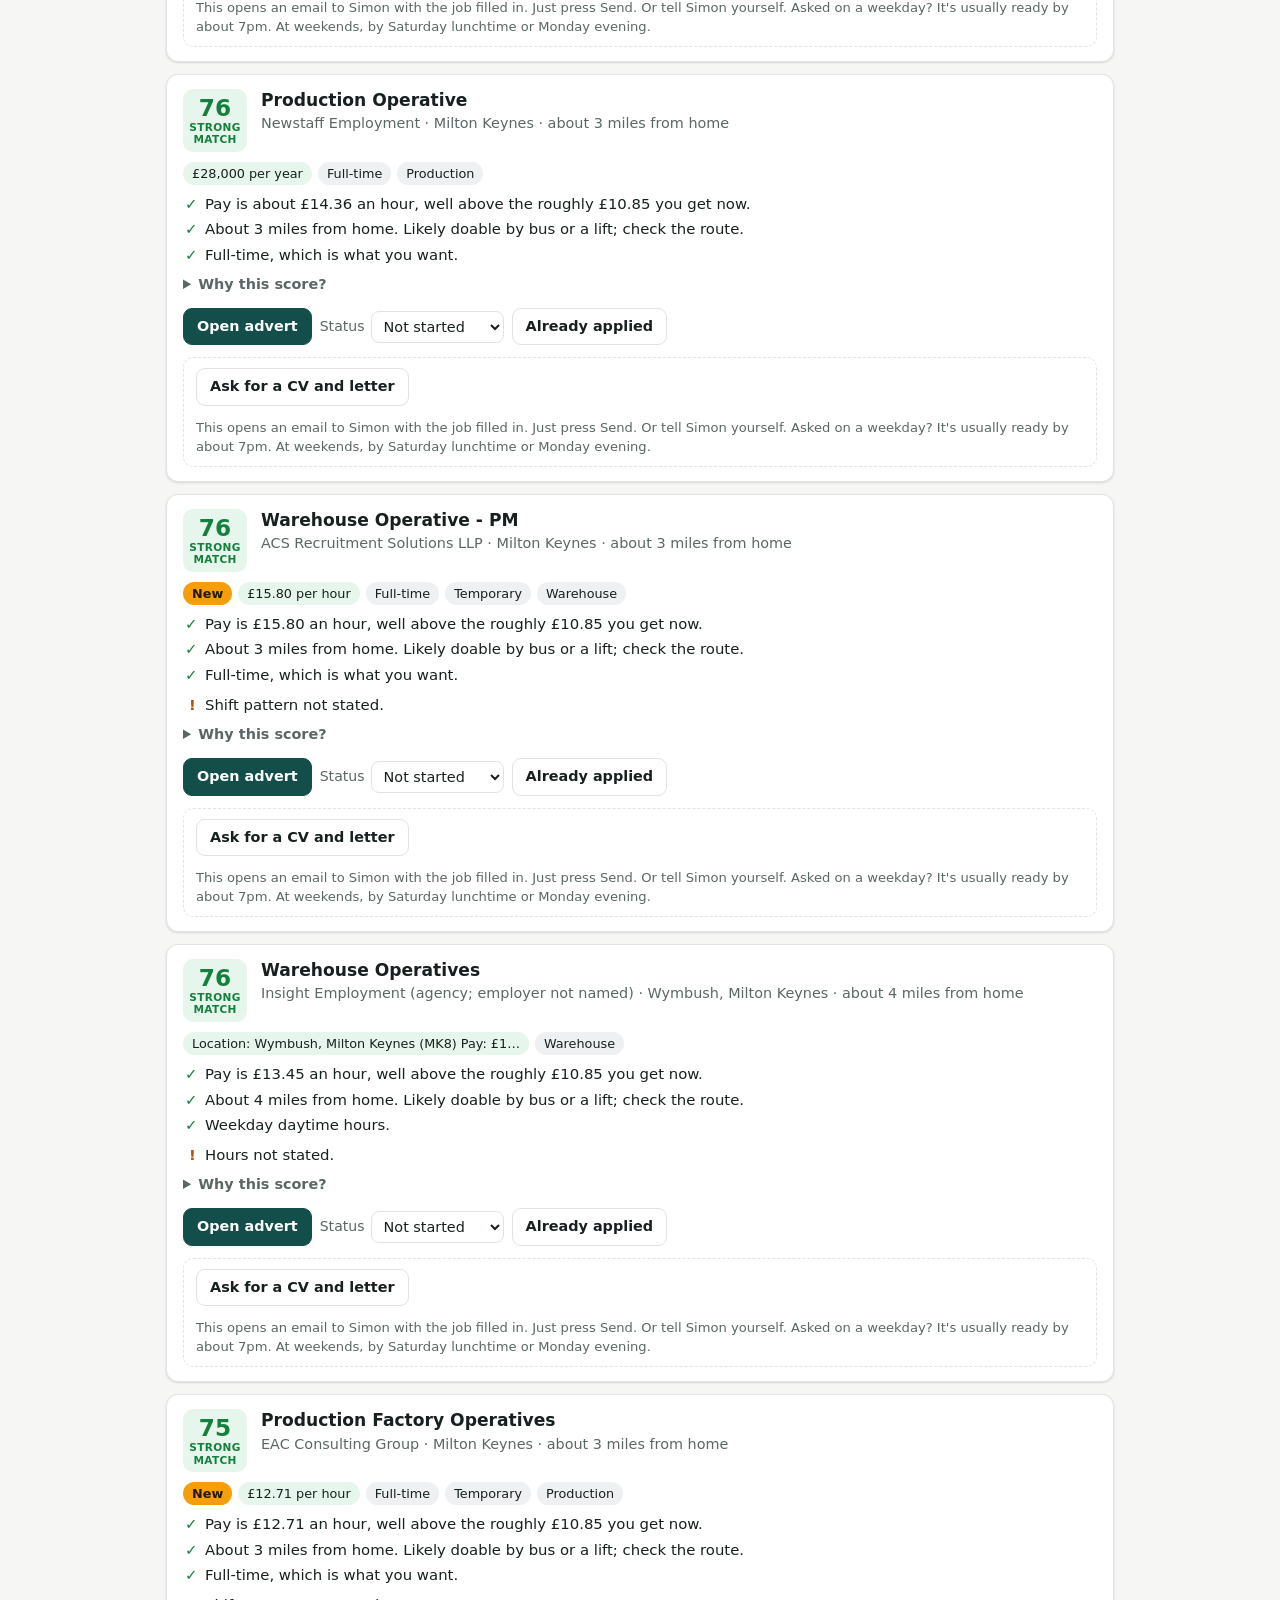
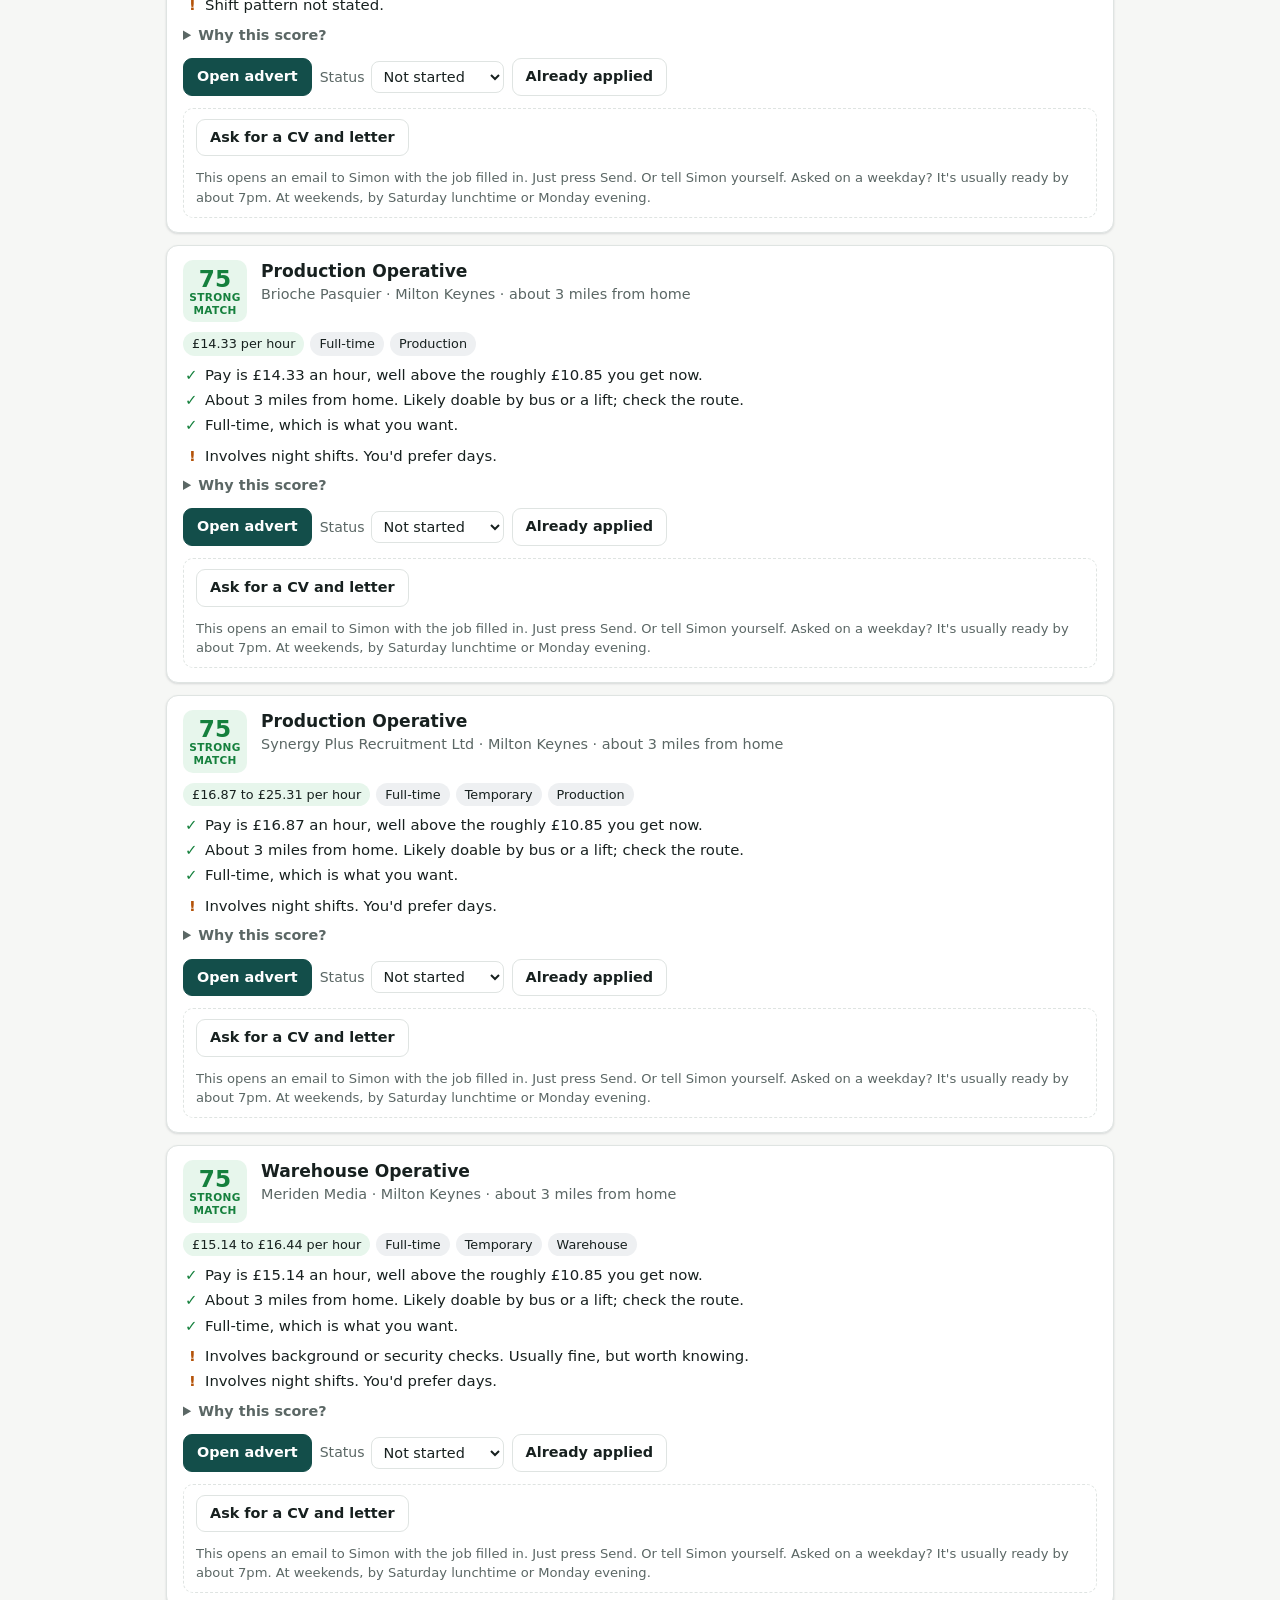
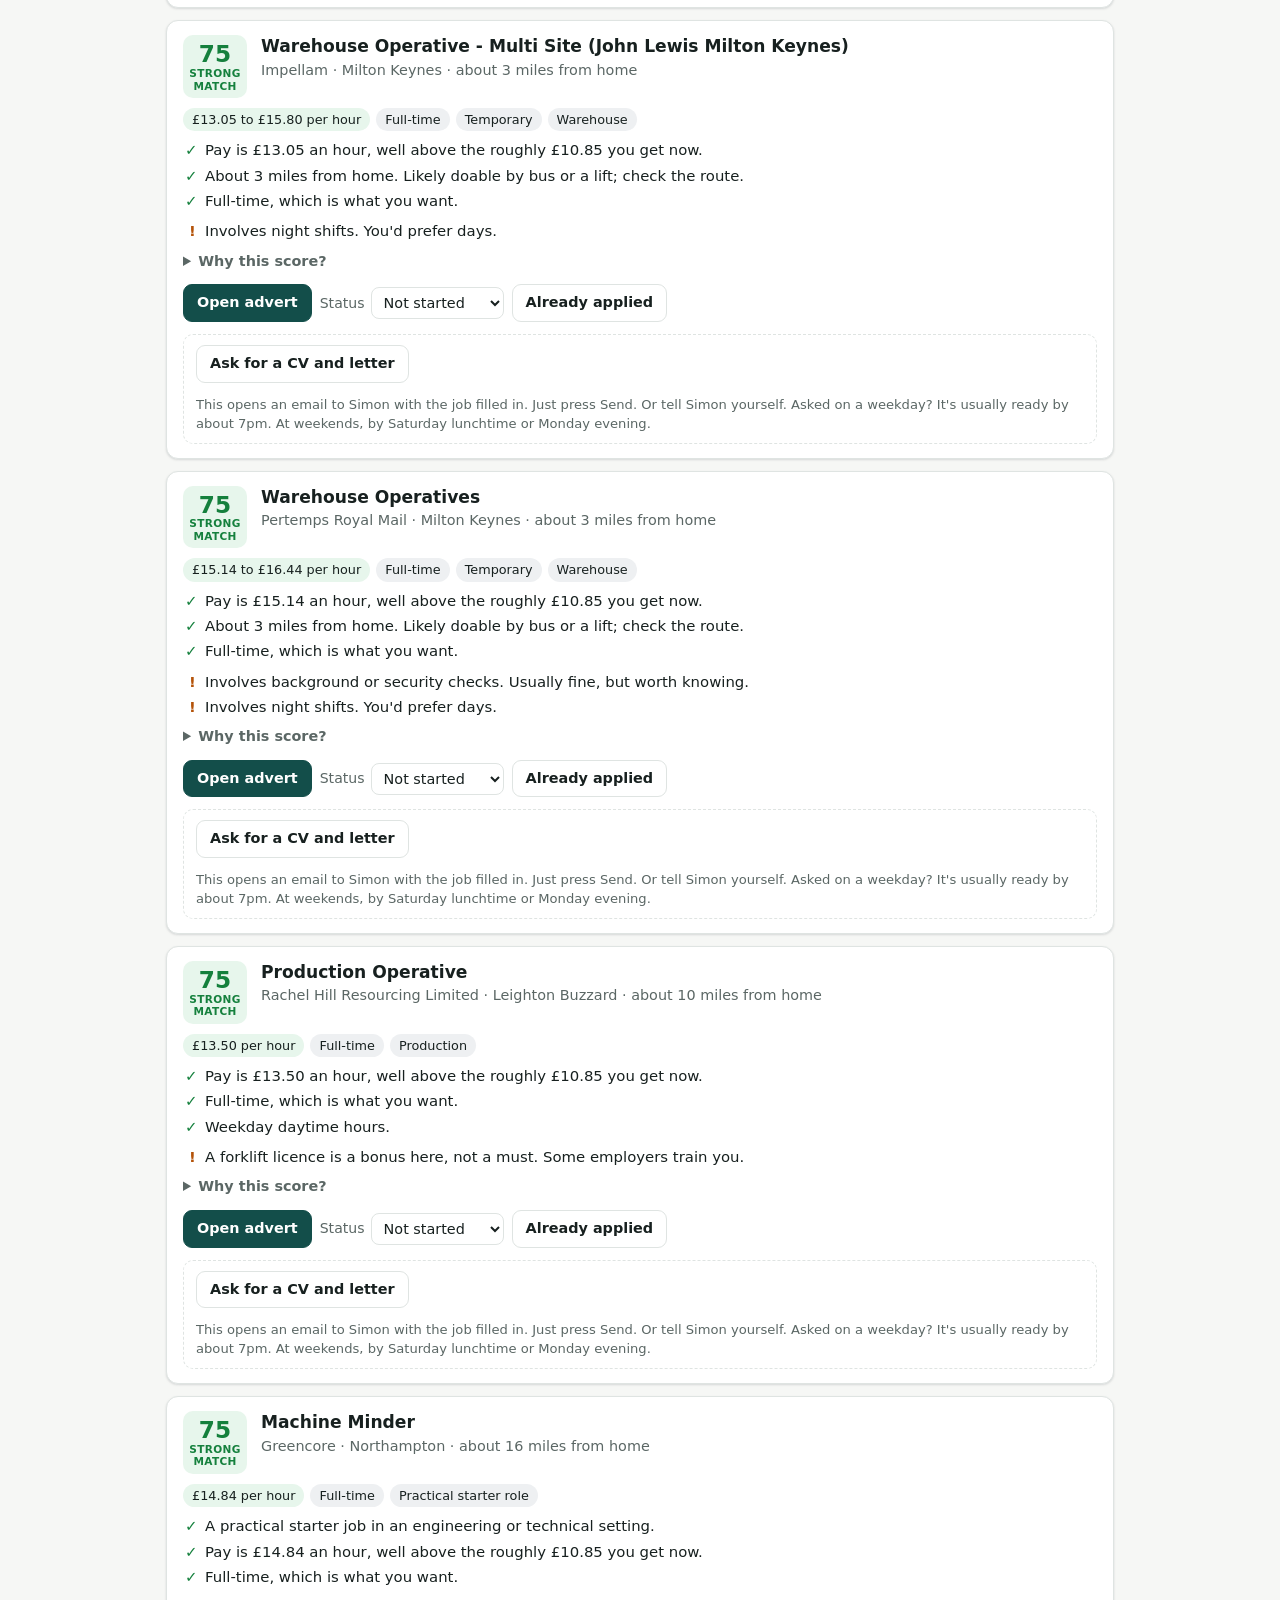
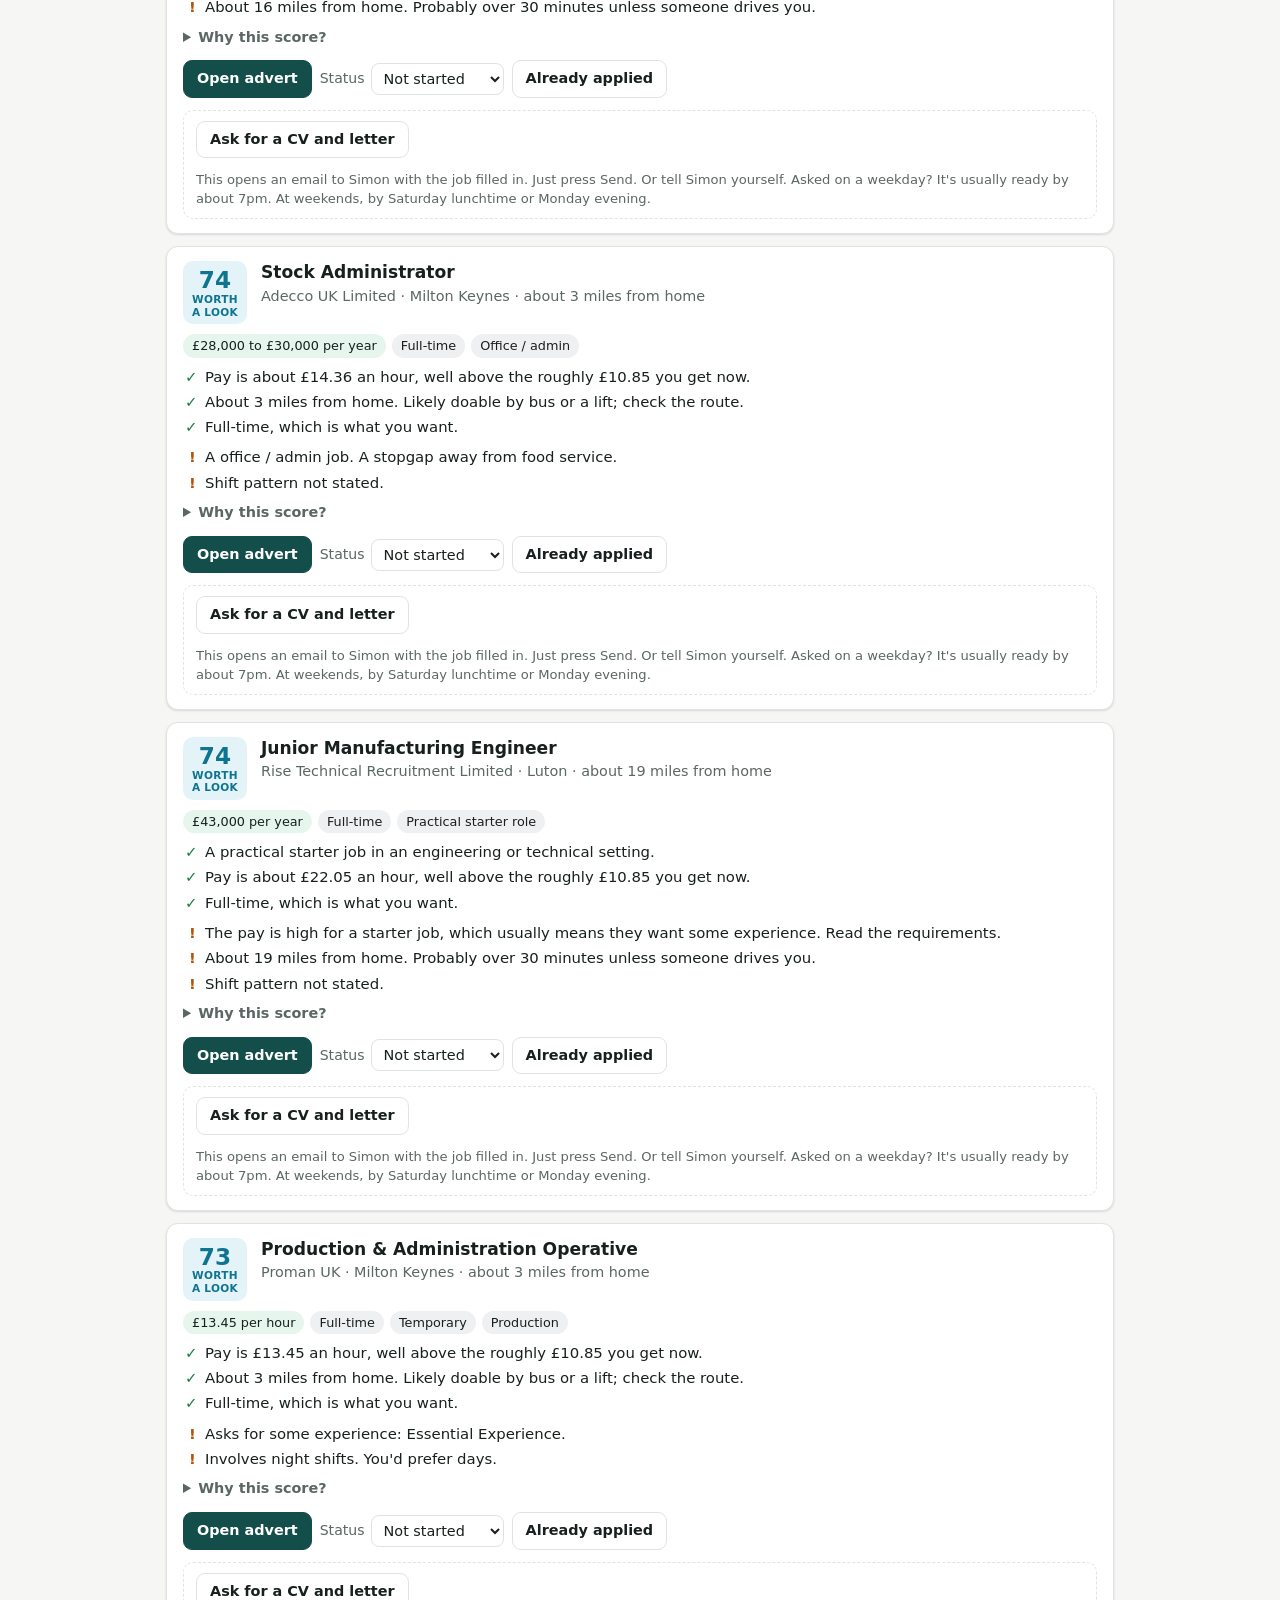
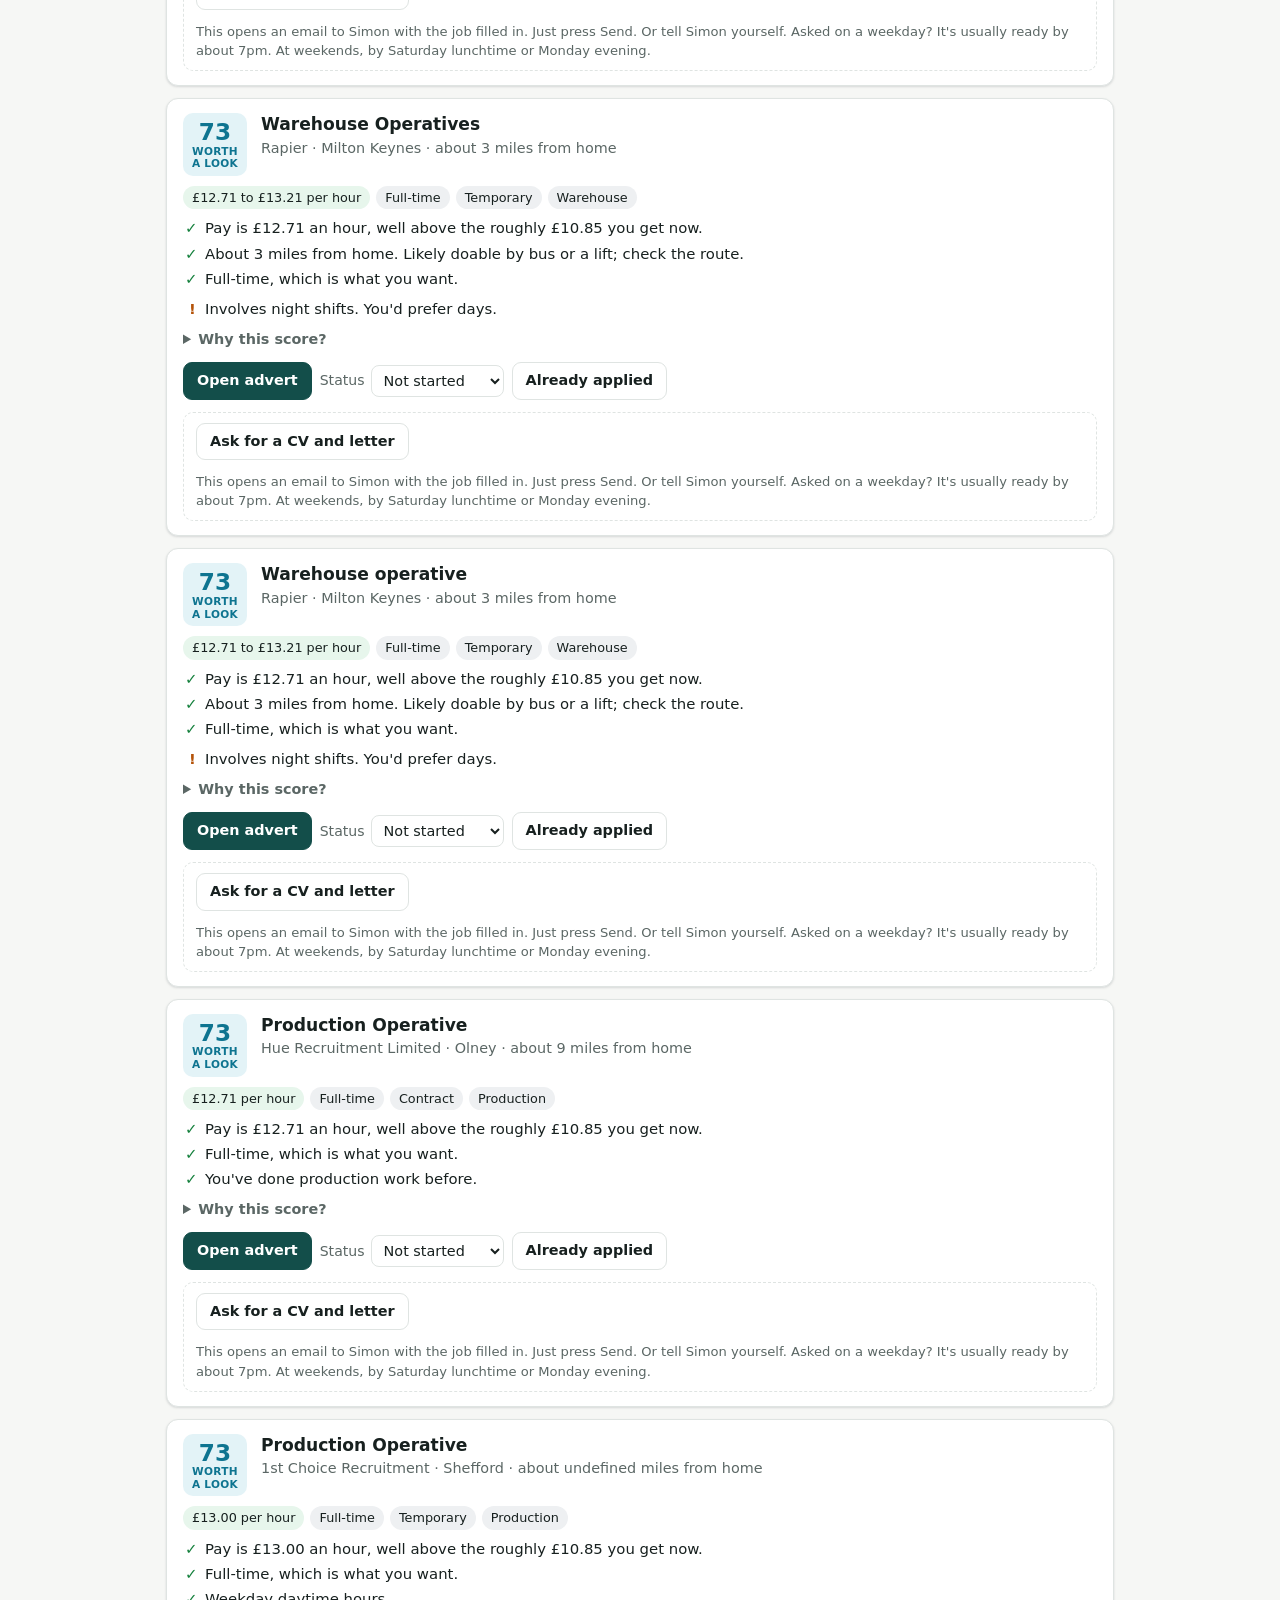
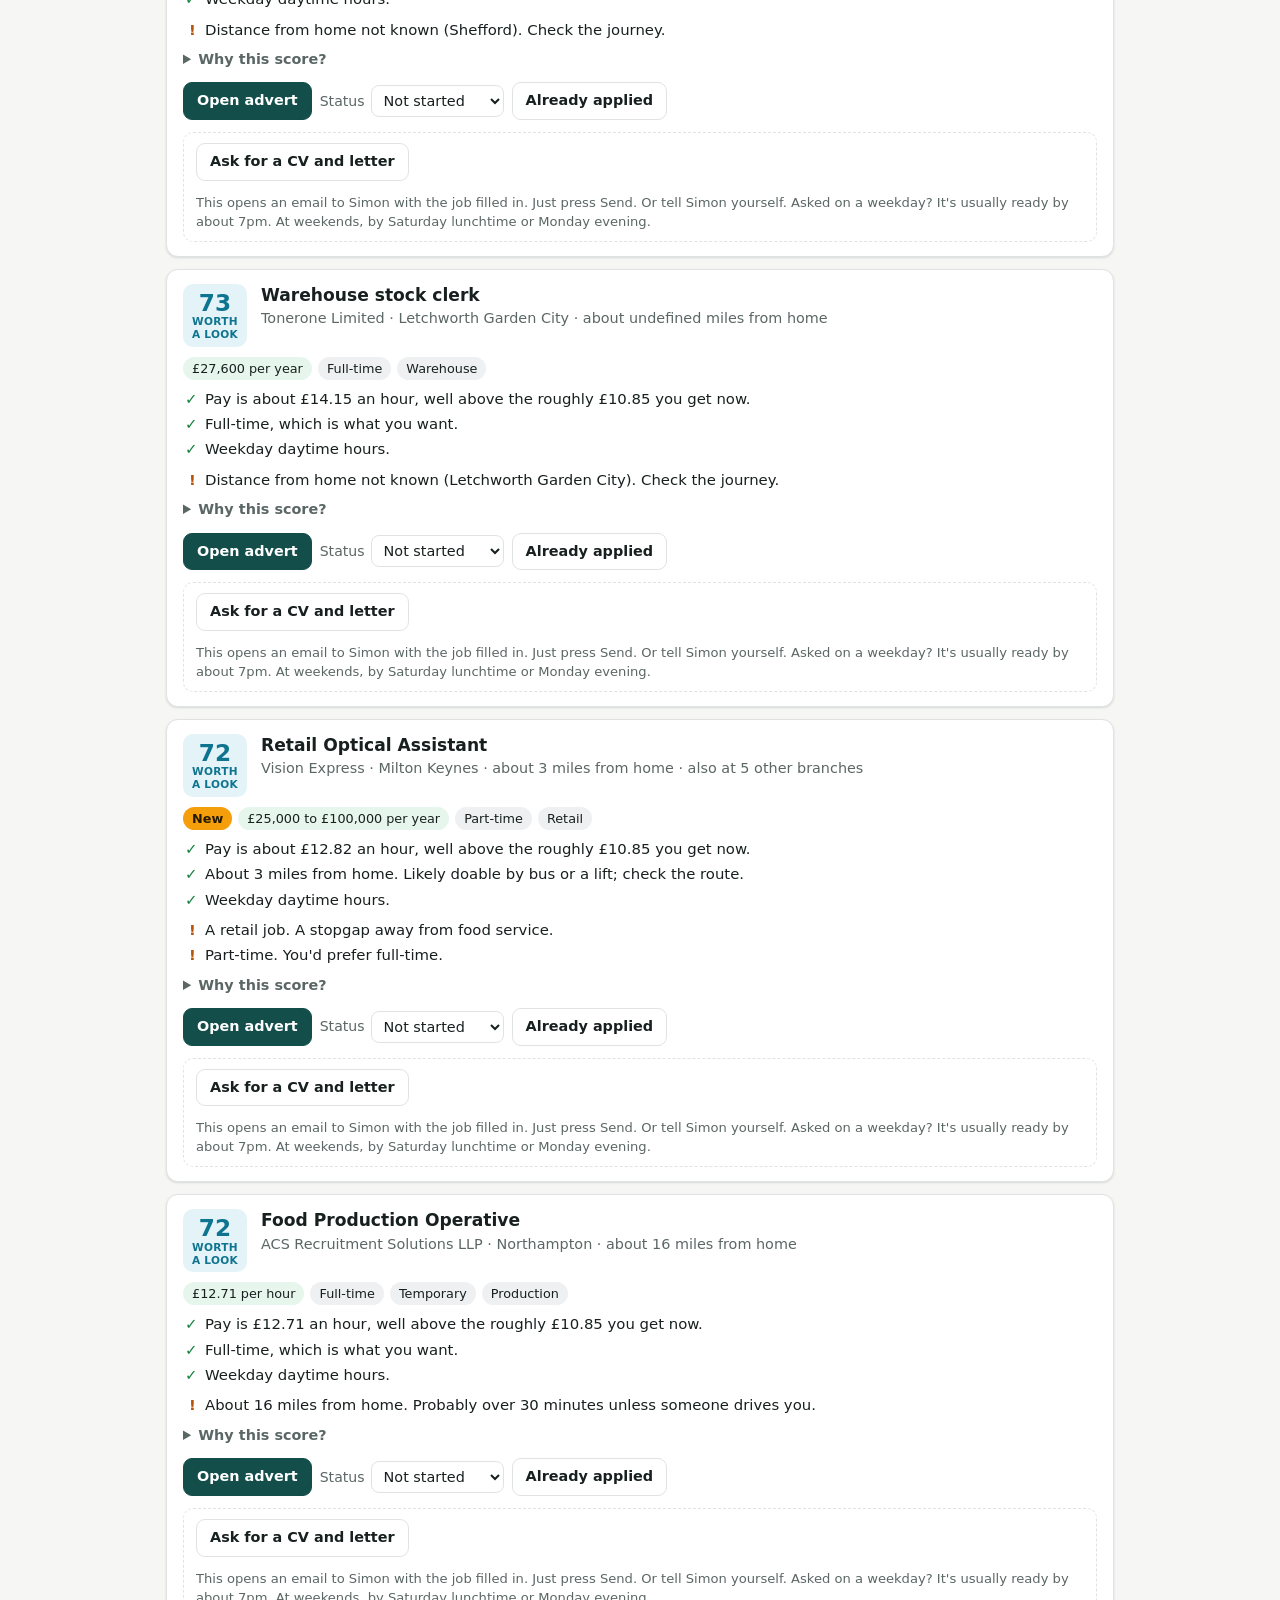
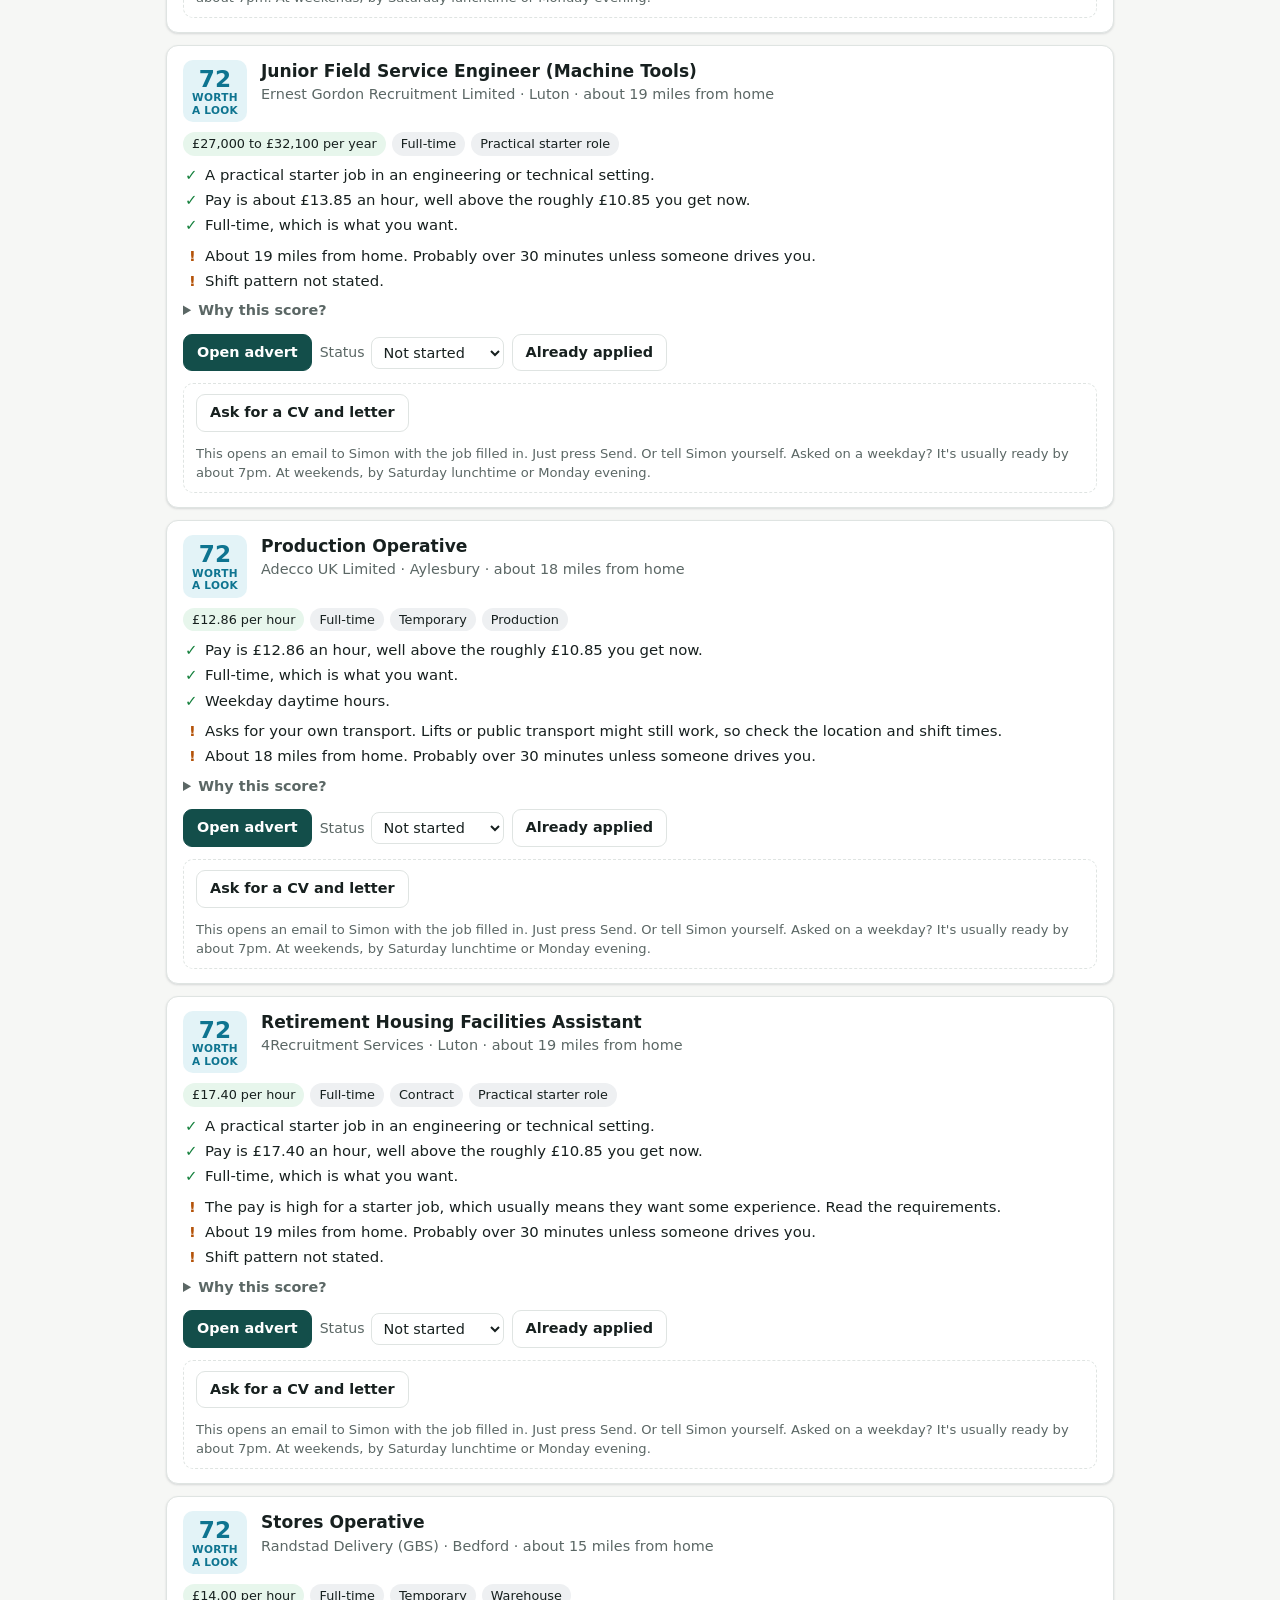
==== commit 1249ada0: "Job cards link to Bailey's CV and letter drafts (Docs + PDF), and an Ask for a CV and letter button " ====
--- a/index.html
+++ b/index.html
@@ -7,7 +7,7 @@
 <title>Bailey's Next Step</title>
 <meta name="description" content="Jobs and apprenticeships picked out for Bailey, updated every Saturday.">
 <link rel="icon" href="data:image/svg+xml,%3Csvg xmlns='http://www.w3.org/2000/svg' viewBox='0 0 32 32'%3E%3Crect width='32' height='32' rx='7' fill='%23134e4a'/%3E%3Cpath d='M18 4 9 18h6l-2 10 10-15h-6z' fill='%23fbbf24'/%3E%3C/svg%3E">
-<link rel="stylesheet" href="assets/style.css?v=2">
+<link rel="stylesheet" href="assets/style.css?v=3">
 </head>
 <body>
 <header class="top">
@@ -106,6 +106,21 @@
       </label>
       <button class="btn applied-btn">Already applied</button>
     </div>
+    <div class="docs" hidden>
+      <div class="docs-have" hidden>
+        <span class="docs-label">Your drafts for this job:</span>
+        <a class="btn doc-cv" target="_blank" rel="noopener">Open CV</a>
+        <a class="btn doc-letter" target="_blank" rel="noopener">Open covering letter</a>
+        <a class="small pdf-cv">CV as PDF</a>
+        <a class="small pdf-letter">Letter as PDF</a>
+        <p class="docs-help">Check every line before you send it. <b>To make a PDF:</b> open the CV or letter, then click <b>File &gt; Download &gt; PDF Document (.pdf)</b>. Or use the "as PDF" links above. You need to be signed in to Google as Mum (or yourself).</p>
+      </div>
+      <div class="docs-ask" hidden>
+        <a class="btn ask-letter" target="_blank" rel="noopener">Ask for a CV and letter</a>
+        <span class="docs-asked small" hidden></span>
+        <p class="docs-help">This opens an email to Simon with the job filled in. Just press Send. Or tell Simon yourself. Asked on a weekday? It's usually ready by about 7pm. At weekends, by Saturday lunchtime or Monday evening.</p>
+      </div>
+    </div>
     <div class="track" hidden>
       <div class="ready">
         <span class="muted small">Ready to apply?</span>
@@ -119,6 +134,6 @@
   </article>
 </template>
 
-<script src="assets/app.js?v=2"></script>
+<script src="assets/app.js?v=3"></script>
 </body>
 </html>
--- a/assets/style.css
+++ b/assets/style.css
@@ -129,3 +129,10 @@
   .score-num { font-size: 1.25rem; }
   #q { max-width: none; }
 }
+
+/* CV and letter drafts */
+.docs { margin-top: 12px; padding: 10px 12px; border: 1px dashed var(--line); border-radius: 10px; }
+.docs-have, .docs-ask { display: flex; flex-wrap: wrap; gap: 8px; align-items: center; }
+.docs-label { font-weight: 600; font-size: .9rem; }
+.docs a.small { color: var(--brand); font-size: .85rem; }
+.docs-help { flex-basis: 100%; margin: 4px 0 0; font-size: .82rem; color: var(--muted); line-height: 1.45; }
